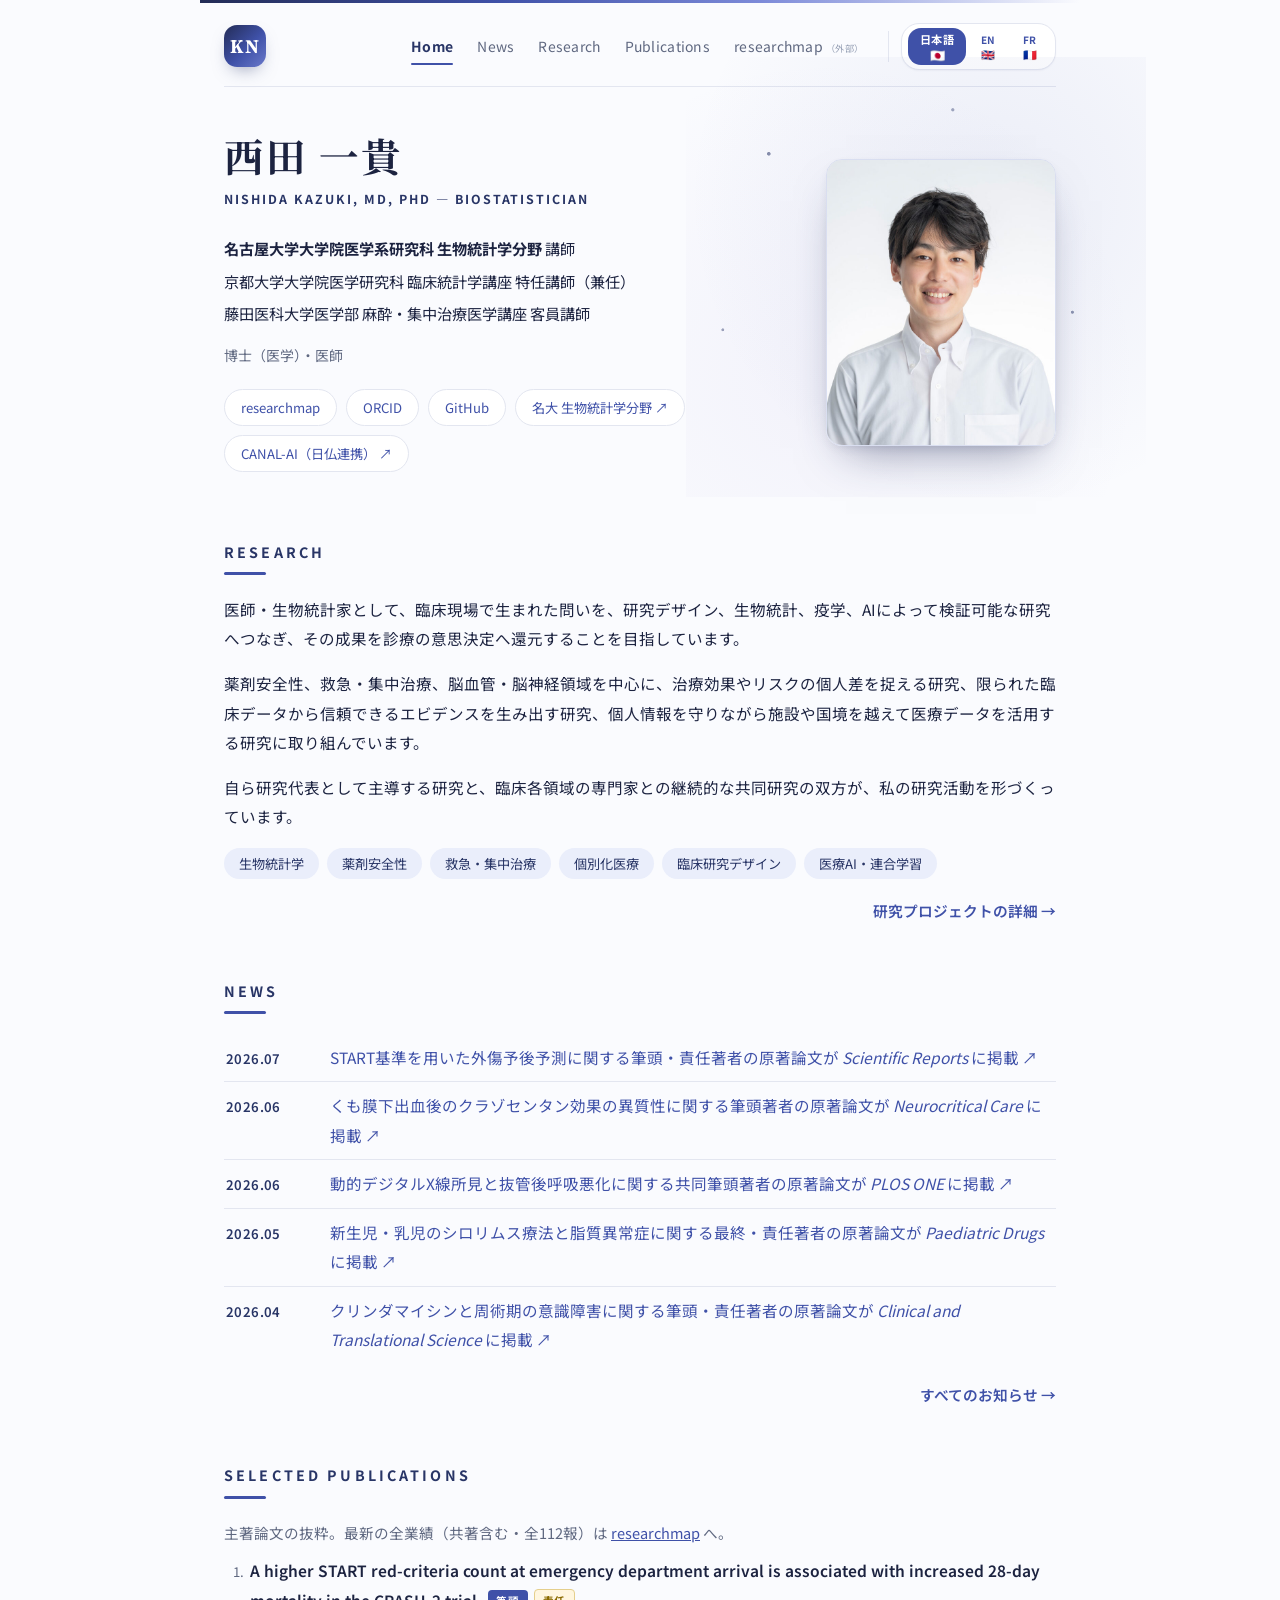
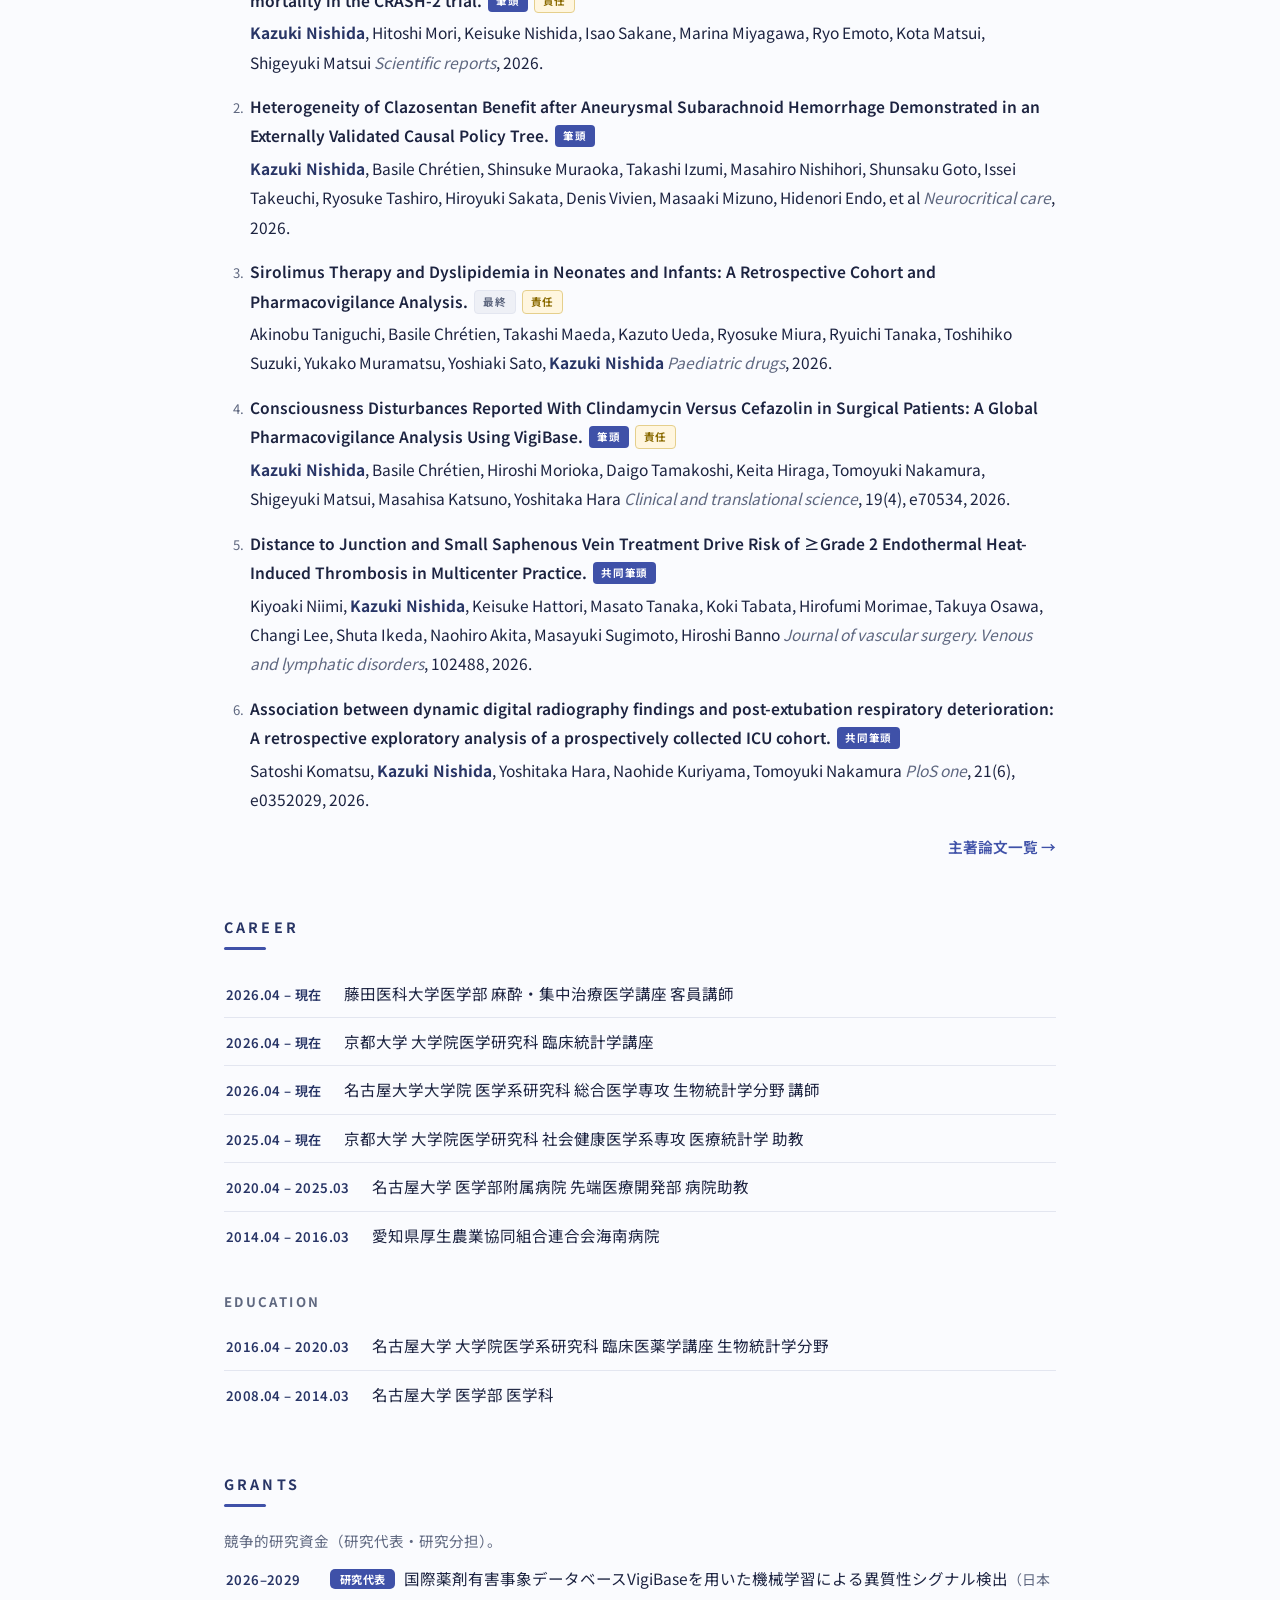
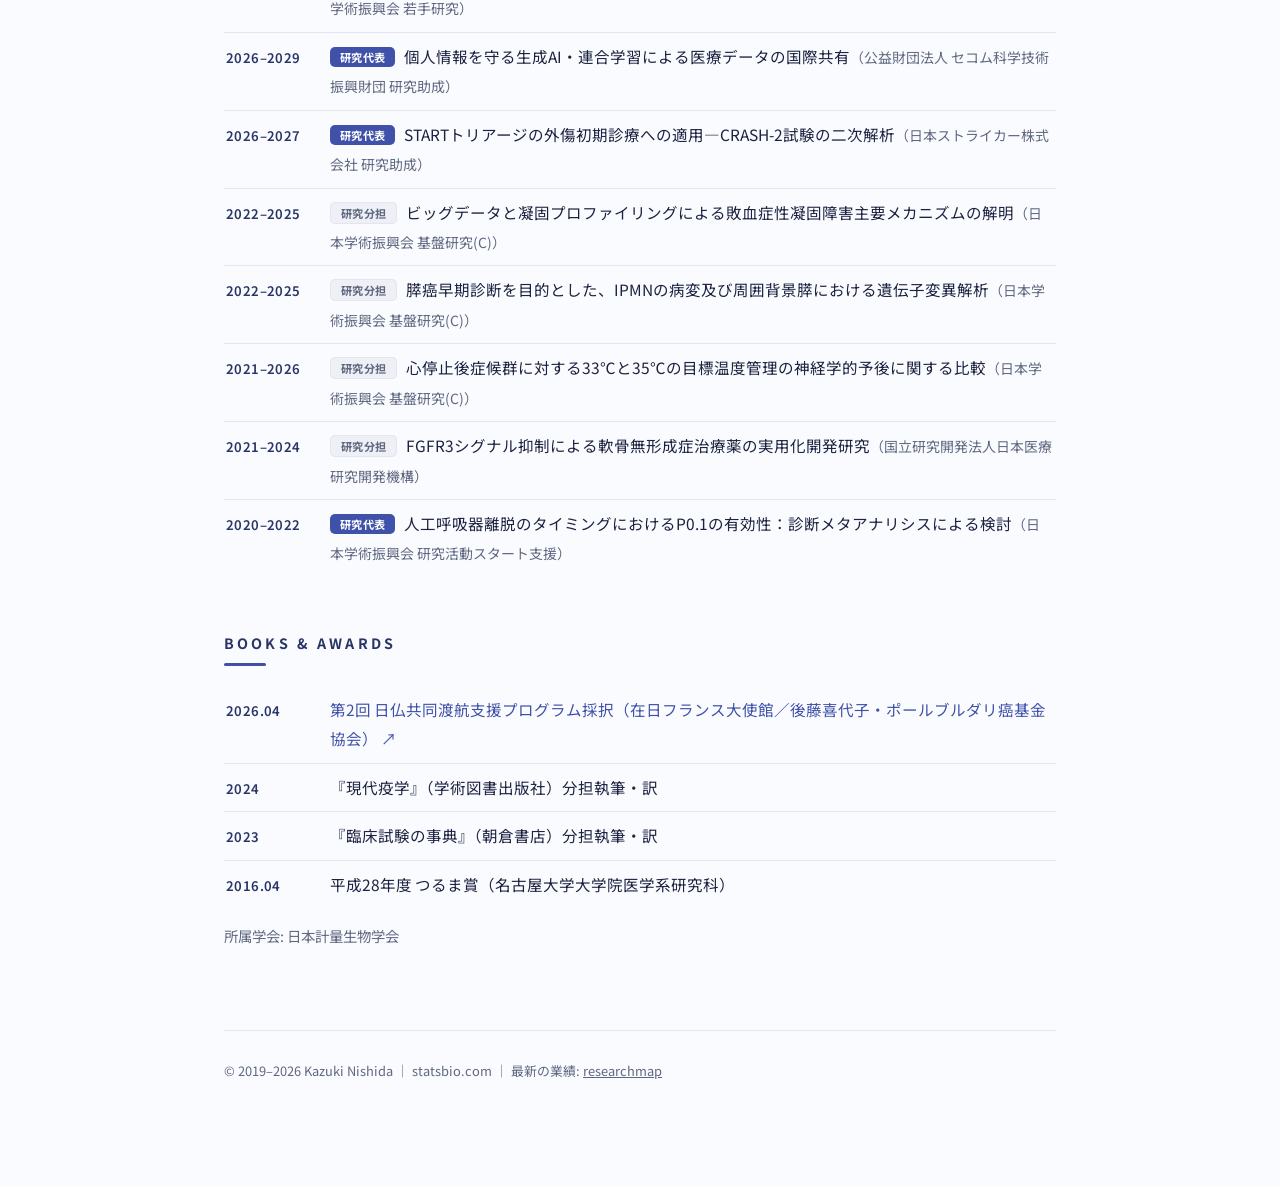
==== index.html @ daecc963 "Add files via upload" ====
<!DOCTYPE html>
<html lang="ja">
<head>
<meta charset="UTF-8">
<meta name="viewport" content="width=device-width, initial-scale=1">
<link rel="preconnect" href="https://fonts.googleapis.com">
<link rel="preconnect" href="https://fonts.gstatic.com" crossorigin>
<link href="https://fonts.googleapis.com/css2?family=Noto+Sans+JP:wght@400;500;700&family=Noto+Serif+JP:wght@600;700&family=Source+Serif+4:ital,opsz,wght@0,8..60,600;0,8..60,700;1,8..60,600&display=swap" rel="stylesheet">
<link rel="stylesheet" href="style.css">
<title>西田一貴 | Kazuki Nishida — Biostatistics</title>
</head>
<body>
<div class="wrap">
<header class="site"><div class="accentbar"></div><div class="brand"><a class="name mark" href="index.html" aria-label="西田一貴 — Home"><span class="mono">KN</span></a><nav class="top"><span class="here">Home</span><a href="news.html">News</a><a href="research.html">Research</a><a href="publications.html">Publications</a><a href="https://researchmap.jp/kazuki-nishida" target="_blank" rel="noopener">researchmap<span class="ext">（外部）</span></a><span class="langsw"><span class="langcur"><span class="ll">日本語</span><span class="lf">🇯🇵</span></span><a href="en/index.html"><span class="ll">EN</span><span class="lf">🇬🇧</span></a><a href="fr/index.html"><span class="ll">FR</span><span class="lf">🇫🇷</span></a></span></nav></div></header>

<div class="hero">
  <div class="hero-text">
    <h1>西田 一貴</h1>
    <p class="romaji">NISHIDA Kazuki, MD, PhD — Biostatistician</p>
    <ul class="titles">
<li><span class="org">名古屋大学大学院医学系研究科 生物統計学分野</span> 講師</li>
<li>京都大学大学院医学研究科 臨床統計学講座 特任講師（兼任）</li>
<li>藤田医科大学医学部 麻酔・集中治療医学講座 客員講師</li>
    </ul>
    <p class="degree">博士（医学）・医師</p>
    <ul class="linkchips">
<li><a href="https://researchmap.jp/kazuki-nishida" target="_blank" rel="noopener">researchmap</a></li>
<li><a href="https://orcid.org/0000-0003-0367-8557" target="_blank" rel="noopener">ORCID</a></li>
<li><a href="https://github.com/Kazuki-Nishida" target="_blank" rel="noopener">GitHub</a></li>
<li><a href="https://nagoya-biostat.jp/" target="_blank" rel="noopener">名大 生物統計学分野 ↗</a></li>
<li><a href="https://canal-ai.org/" target="_blank" rel="noopener">CANAL-AI（日仏連携） ↗</a></li>
    </ul>
  </div>
  <figure class="portrait"><img src="photo.jpg" alt="Kazuki Nishida"></figure>
</div>

<section id="research">
  <h2>Research</h2>
  <p>医師・生物統計家として、臨床現場で生まれた問いを、研究デザイン、生物統計、疫学、AIによって検証可能な研究へつなぎ、その成果を診療の意思決定へ還元することを目指しています。</p>
  <p>薬剤安全性、救急・集中治療、脳血管・脳神経領域を中心に、治療効果やリスクの個人差を捉える研究、限られた臨床データから信頼できるエビデンスを生み出す研究、個人情報を守りながら施設や国境を越えて医療データを活用する研究に取り組んでいます。</p>
  <p>自ら研究代表として主導する研究と、臨床各領域の専門家との継続的な共同研究の双方が、私の研究活動を形づくっています。</p>
  <ul class="keywords"><li>生物統計学</li><li>薬剤安全性</li><li>救急・集中治療</li><li>個別化医療</li><li>臨床研究デザイン</li><li>医療AI・連合学習</li></ul>
  <p class="more"><a href="research.html">研究プロジェクトの詳細 →</a></p>
</section>

<section id="news">
  <h2>News</h2>
  <ul class="rows">
<li><span class="when">2026.07</span><span><a href="https://www.nature.com/articles/s41598-026-62050-z" target="_blank" rel="noopener">START基準を用いた外傷予後予測に関する筆頭・責任著者の原著論文が <em>Scientific Reports</em> に掲載 ↗</a></span></li>
<li><span class="when">2026.06</span><span><a href="https://link.springer.com/article/10.1007/s12028-026-02573-5" target="_blank" rel="noopener">くも膜下出血後のクラゾセンタン効果の異質性に関する筆頭著者の原著論文が <em>Neurocritical Care</em> に掲載 ↗</a></span></li>
<li><span class="when">2026.06</span><span><a href="https://pubmed.ncbi.nlm.nih.gov/42329910/" target="_blank" rel="noopener">動的デジタルX線所見と抜管後呼吸悪化に関する共同筆頭著者の原著論文が <em>PLOS ONE</em> に掲載 ↗</a></span></li>
<li><span class="when">2026.05</span><span><a href="https://link.springer.com/article/10.1007/s40272-026-00754-5" target="_blank" rel="noopener">新生児・乳児のシロリムス療法と脂質異常症に関する最終・責任著者の原著論文が <em>Paediatric Drugs</em> に掲載 ↗</a></span></li>
<li><span class="when">2026.04</span><span><a href="https://ascpt.onlinelibrary.wiley.com/doi/10.1111/cts.70534" target="_blank" rel="noopener">クリンダマイシンと周術期の意識障害に関する筆頭・責任著者の原著論文が <em>Clinical and Translational Science</em> に掲載 ↗</a></span></li>
  </ul>
  <p class="more"><a href="news.html">すべてのお知らせ →</a></p>
</section>

<section id="selected">
  <h2>Selected Publications</h2>
  <p class="pubnote">主著論文の抜粋。最新の全業績（共著含む・全112報）は <a href="https://researchmap.jp/kazuki-nishida" target="_blank" rel="noopener">researchmap</a> へ。</p>
  <ol class="pubs sel-list">
<li><a class="t" href="https://researchmap.jp/kazuki-nishida/published_papers/54375426" target="_blank" rel="noopener">A higher START red-criteria count at emergency department arrival is associated with increased 28-day mortality in the CRASH-2 trial.</a><span class="rb first">筆頭</span><span class="rb corr">責任</span><span class="aline"><strong>Kazuki Nishida</strong>, Hitoshi Mori, Keisuke Nishida, Isao Sakane, Marina Miyagawa, Ryo Emoto, Kota Matsui, Shigeyuki Matsui <span class="j">Scientific reports</span>, 2026.</span></li>
<li><a class="t" href="https://researchmap.jp/kazuki-nishida/published_papers/54204003" target="_blank" rel="noopener">Heterogeneity of Clazosentan Benefit after Aneurysmal Subarachnoid Hemorrhage Demonstrated in an Externally Validated Causal Policy Tree.</a><span class="rb first">筆頭</span><span class="aline"><strong>Kazuki Nishida</strong>, Basile Chrétien, Shinsuke Muraoka, Takashi Izumi, Masahiro Nishihori, Shunsaku Goto, Issei Takeuchi, Ryosuke Tashiro, Hiroyuki Sakata, Denis Vivien, Masaaki Mizuno, Hidenori Endo, et al <span class="j">Neurocritical care</span>, 2026.</span></li>
<li><a class="t" href="https://researchmap.jp/kazuki-nishida/published_papers/54039979" target="_blank" rel="noopener">Sirolimus Therapy and Dyslipidemia in Neonates and Infants: A Retrospective Cohort and Pharmacovigilance Analysis.</a><span class="rb last">最終</span><span class="rb corr">責任</span><span class="aline">Akinobu Taniguchi, Basile Chrétien, Takashi Maeda, Kazuto Ueda, Ryosuke Miura, Ryuichi Tanaka, Toshihiko Suzuki, Yukako Muramatsu, Yoshiaki Sato, <strong>Kazuki Nishida</strong> <span class="j">Paediatric drugs</span>, 2026.</span></li>
<li><a class="t" href="https://researchmap.jp/kazuki-nishida/published_papers/53319522" target="_blank" rel="noopener">Consciousness Disturbances Reported With Clindamycin Versus Cefazolin in Surgical Patients: A Global Pharmacovigilance Analysis Using VigiBase.</a><span class="rb first">筆頭</span><span class="rb corr">責任</span><span class="aline"><strong>Kazuki Nishida</strong>, Basile Chrétien, Hiroshi Morioka, Daigo Tamakoshi, Keita Hiraga, Tomoyuki Nakamura, Shigeyuki Matsui, Masahisa Katsuno, Yoshitaka Hara <span class="j">Clinical and translational science</span>, 19(4), e70534, 2026.</span></li>
<li><a class="t" href="https://researchmap.jp/kazuki-nishida/published_papers/53044819" target="_blank" rel="noopener">Distance to Junction and Small Saphenous Vein Treatment Drive Risk of ≥Grade 2 Endothermal Heat-Induced Thrombosis in Multicenter Practice.</a><span class="rb first">共同筆頭</span><span class="aline">Kiyoaki Niimi, <strong>Kazuki Nishida</strong>, Keisuke Hattori, Masato Tanaka, Koki Tabata, Hirofumi Morimae, Takuya Osawa, Changi Lee, Shuta Ikeda, Naohiro Akita, Masayuki Sugimoto, Hiroshi Banno <span class="j">Journal of vascular surgery. Venous and lymphatic disorders</span>, 102488, 2026.</span></li>
<li><a class="t" href="https://researchmap.jp/kazuki-nishida/published_papers/54223745" target="_blank" rel="noopener">Association between dynamic digital radiography findings and post-extubation respiratory deterioration: A retrospective exploratory analysis of a prospectively collected ICU cohort.</a><span class="rb first">共同筆頭</span><span class="aline">Satoshi Komatsu, <strong>Kazuki Nishida</strong>, Yoshitaka Hara, Naohide Kuriyama, Tomoyuki Nakamura <span class="j">PloS one</span>, 21(6), e0352029, 2026.</span></li>
  </ol>
  <p class="more"><a href="publications.html">主著論文一覧 →</a></p>
</section>

<section id="career">
  <h2>Career</h2>
  <ul class="rows">
<li><span class="when">2026.04 – 現在</span><span>藤田医科大学医学部 麻酔・集中治療医学講座 客員講師</span></li>
<li><span class="when">2026.04 – 現在</span><span>京都大学 大学院医学研究科 臨床統計学講座</span></li>
<li><span class="when">2026.04 – 現在</span><span>名古屋大学大学院 医学系研究科 総合医学専攻 生物統計学分野 講師</span></li>
<li><span class="when">2025.04 – 現在</span><span>京都大学 大学院医学研究科 社会健康医学系専攻 医療統計学 助教</span></li>
<li><span class="when">2020.04 – 2025.03</span><span>名古屋大学 医学部附属病院 先端医療開発部 病院助教</span></li>
<li><span class="when">2014.04 – 2016.03</span><span>愛知県厚生農業協同組合連合会海南病院</span></li>
  </ul>
  <h3 class="sub">Education</h3>
  <ul class="rows">
<li><span class="when">2016.04 – 2020.03</span><span>名古屋大学 大学院医学系研究科 臨床医薬学講座 生物統計学分野</span></li>
<li><span class="when">2008.04 – 2014.03</span><span>名古屋大学 医学部 医学科</span></li>
  </ul>
</section>

<section id="grants">
  <h2>Grants</h2>
  <p class="pubnote">競争的研究資金（研究代表・研究分担）。</p>
  <ul class="rows">
<li><span class="when">2026–2029</span><span><span class="rtag pi">研究代表</span>国際薬剤有害事象データベースVigiBaseを用いた機械学習による異質性シグナル検出<span class="funder">（日本学術振興会 若手研究）</span></span></li>
<li><span class="when">2026–2029</span><span><span class="rtag pi">研究代表</span>個人情報を守る生成AI・連合学習による医療データの国際共有<span class="funder">（公益財団法人 セコム科学技術振興財団 研究助成）</span></span></li>
<li><span class="when">2026–2027</span><span><span class="rtag pi">研究代表</span>STARTトリアージの外傷初期診療への適用—CRASH-2試験の二次解析<span class="funder">（日本ストライカー株式会社 研究助成）</span></span></li>
<li><span class="when">2022–2025</span><span><span class="rtag co">研究分担</span>ビッグデータと凝固プロファイリングによる敗血症性凝固障害主要メカニズムの解明<span class="funder">（日本学術振興会 基盤研究(C)）</span></span></li>
<li><span class="when">2022–2025</span><span><span class="rtag co">研究分担</span>膵癌早期診断を目的とした、IPMNの病変及び周囲背景膵における遺伝子変異解析<span class="funder">（日本学術振興会 基盤研究(C)）</span></span></li>
<li><span class="when">2021–2026</span><span><span class="rtag co">研究分担</span>心停止後症候群に対する33℃と35℃の目標温度管理の神経学的予後に関する比較<span class="funder">（日本学術振興会 基盤研究(C)）</span></span></li>
<li><span class="when">2021–2024</span><span><span class="rtag co">研究分担</span>FGFR3シグナル抑制による軟骨無形成症治療薬の実用化開発研究<span class="funder">（国立研究開発法人日本医療研究開発機構）</span></span></li>
<li><span class="when">2020–2022</span><span><span class="rtag pi">研究代表</span>人工呼吸器離脱のタイミングにおけるP0.1の有効性：診断メタアナリシスによる検討<span class="funder">（日本学術振興会 研究活動スタート支援）</span></span></li>
  </ul>
</section>

<section id="etc">
  <h2>Books &amp; Awards</h2>
  <ul class="rows">
<li><span class="when">2026.04</span><span><a href="https://kiyoko-foundation.or.jp/news/jointgrantprogramlaureate-2026/" target="_blank" rel="noopener">第2回 日仏共同渡航支援プログラム採択（在日フランス大使館／後藤喜代子・ポールブルダリ癌基金協会） ↗</a></span></li>
<li><span class="when">2024</span><span>『現代疫学』（学術図書出版社）分担執筆・訳</span></li>
<li><span class="when">2023</span><span>『臨床試験の事典』（朝倉書店）分担執筆・訳</span></li>
<li><span class="when">2016.04</span><span>平成28年度 つるま賞（名古屋大学大学院医学系研究科）</span></li>
  </ul>
  <p class="member">所属学会: 日本計量生物学会</p>
</section>

<footer class="site"><p>© 2019–2026 Kazuki Nishida ｜ statsbio.com ｜ 最新の業績: <a href="https://researchmap.jp/kazuki-nishida" target="_blank" rel="noopener">researchmap</a></p></footer>
</div>
</body>
</html>
---- style.css ----
:root{
  --ink:#1c2340;
  --sub:#5f6880;
  --accent:#3f51a8;
  --accent-dark:#283566;
  --accent-soft:#eaeefb;
  --line:#e3e6f0;
  --bg:#fafbfe;
  --card:#ffffff;
  --star:#c9a227;
  --serif:"Source Serif 4","Noto Serif JP","Hiragino Mincho ProN",serif;
  --sans:"Noto Sans JP","Helvetica Neue",Arial,"Hiragino Kaku Gothic ProN",Meiryo,sans-serif;
}
*{box-sizing:border-box}
html{scroll-behavior:smooth}
body{
  margin:0;background:var(--bg);color:var(--ink);
  font-family:var(--sans);
  line-height:1.9;font-size:15.5px;
  -webkit-font-smoothing:antialiased;
}
.wrap{max-width:880px;margin:0 auto;padding:0 24px 90px}
a{color:var(--accent)}

/* ---------- header ---------- */
header.site{padding:0 0 14px;border-bottom:1px solid var(--line)}
.accentbar{height:4px;background:linear-gradient(90deg,var(--accent) 0%,#6272c9 60%,#c7d0f0 100%);border-radius:0 0 3px 3px;margin:0 -24px 26px}
.brand{display:flex;justify-content:space-between;align-items:baseline;flex-wrap:wrap;gap:10px}
.brand .name{
  font-family:var(--serif);font-size:1.32em;font-weight:700;color:var(--ink);
  text-decoration:none;letter-spacing:.03em;
}
.brand .name .en{
  font-family:var(--sans);font-weight:400;color:var(--sub);
  font-size:.7em;margin-left:.8em;letter-spacing:.06em;
}
nav.top a,nav.top .here{margin-left:1.6em;font-size:.93em;text-decoration:none}
nav.top a{color:var(--accent)}
nav.top a:hover{text-decoration:underline}
nav.top .here{color:var(--ink);font-weight:600}

/* ---------- hero ---------- */
.hero{
  display:grid;grid-template-columns:1fr 230px;gap:40px;
  align-items:center;padding:44px 0 10px;
}
.hero.solo{display:block;padding:40px 0 0}
.hero h1{
  font-family:var(--serif);font-size:2.35em;margin:0 0 4px;
  letter-spacing:.05em;line-height:1.3;
}
.hero .romaji{color:var(--sub);font-size:1em;margin:0 0 20px;letter-spacing:.04em}
.hero .titles{margin:0;padding:0;list-style:none}
.hero .titles li{margin:3px 0;font-size:.98em}
.hero .titles .org{font-weight:700}
.hero .degree{color:var(--sub);font-size:.9em;margin:12px 0 18px}
.portrait{margin:0}
.portrait img{
  width:100%;height:auto;display:block;border-radius:14px;
  border:1px solid var(--line);
  box-shadow:0 10px 30px -12px rgba(40,53,102,.35);
}
.linkchips{display:flex;flex-wrap:wrap;gap:9px;padding:0;margin:0;list-style:none}
.linkchips a{
  display:block;border:1px solid var(--line);border-radius:999px;
  padding:5px 17px;color:var(--accent);text-decoration:none;background:var(--card);
  font-size:.88em;transition:.15s;
}
.linkchips a:hover{border-color:var(--accent);background:var(--accent-soft)}

/* ---------- sections ---------- */
section{margin-top:52px}
h2{
  font-family:var(--sans);font-size:.92em;letter-spacing:.22em;color:var(--accent-dark);
  text-transform:uppercase;margin:0 0 4px;font-weight:700;
}
h2::after{
  content:"";display:block;width:34px;height:3px;background:var(--accent);
  border-radius:2px;margin-top:7px;margin-bottom:20px;
}
h3.sub{font-size:.85em;letter-spacing:.18em;color:var(--sub);text-transform:uppercase;margin:30px 0 8px}
.keywords{display:flex;flex-wrap:wrap;gap:8px;padding:0;margin:16px 0 0;list-style:none}
.keywords li{
  background:var(--accent-soft);color:var(--accent-dark);
  border-radius:999px;padding:3px 15px;font-size:.85em;
}
.en-note{
  color:var(--sub);font-size:.93em;border-left:3px solid var(--accent);
  padding-left:16px;margin-top:20px;line-height:1.8;
}

/* rows (news / career / grants) */
.rows{margin:0;padding:0;list-style:none}
.rows li{display:flex;gap:22px;padding:9px 2px;border-bottom:1px solid var(--line)}
.rows li:last-child{border-bottom:none}
.rows .when{
  color:var(--accent-dark);white-space:nowrap;font-size:.85em;
  padding-top:3px;min-width:6.2em;font-weight:600;letter-spacing:.03em;
  font-variant-numeric:tabular-nums;
}
.rows .funder{color:var(--sub);font-size:.9em}
.member{color:var(--sub);font-size:.93em;margin-top:14px}

/* ---------- publications ---------- */
.pubnote{color:var(--sub);font-size:.94em;margin:6px 0 0}
.yeartag{
  font-family:var(--serif);font-size:1.25em;font-weight:700;color:var(--ink);
  margin:40px 0 4px;letter-spacing:.08em;
  border-bottom:1px solid var(--line);padding-bottom:6px;
}
.yeartag .ycount{color:var(--sub);font-weight:400;font-size:.75em}
ol.pubs{padding-left:1.5em;margin:10px 0 0}
ol.pubs li{margin:0 0 15px;padding-left:.2em}
ol.pubs li::marker{color:var(--sub);font-size:.85em}
ol.pubs .t{font-weight:600;text-decoration:none;color:var(--ink)}
ol.pubs a.t:hover{color:var(--accent);text-decoration:underline}
ol.pubs .j{font-style:italic;color:var(--sub)}
ol.pubs strong{color:var(--accent-dark);font-weight:700}
.first{
  display:inline-block;background:var(--accent);color:#fff;border-radius:4px;
  font-size:.68em;padding:1px 8px;margin-left:8px;vertical-align:2px;letter-spacing:.08em;
}
.sel{color:#c99700;margin-left:6px;font-size:.9em}
.sel-list{margin-top:4px}
.more{text-align:right;font-size:.95em;margin-top:18px}
.more a{text-decoration:none;font-weight:600}
.more a:hover{text-decoration:underline}

/* contact */
.contact p{margin:.35em 0}
.contact .mail{
  font-family:ui-monospace,Menlo,Consolas,monospace;background:var(--card);
  border:1px solid var(--line);border-radius:6px;padding:3px 12px;font-size:.95em;
}

footer.site{
  margin-top:80px;border-top:1px solid var(--line);
  padding-top:16px;color:var(--sub);font-size:.83em;
}
footer.site a{color:var(--sub)}

@media (max-width:680px){
  .hero{grid-template-columns:1fr;gap:26px;padding-top:30px}
  .portrait{order:-1;max-width:190px}
  .brand{flex-direction:column}
  nav.top a,nav.top .here{margin-left:0;margin-right:1.4em}
  .rows li{flex-direction:column;gap:2px}
  .rows .when{min-width:0}
}
@media print{
  .accentbar,nav.top,.linkchips,.more{display:none}
  body{background:#fff;font-size:11.5px}
  .portrait img{box-shadow:none}
  a{color:var(--ink);text-decoration:none}
}

/* ---------- research / projects pages ---------- */
.lead{font-size:1.02em;max-width:720px;margin-top:14px}
.eyebrow{display:flex;align-items:baseline;gap:16px;margin-bottom:20px}
.eyebrow h2{margin:0;flex-shrink:0}
.eyebrow h2::after{margin-bottom:0}
.eyebrow .count{
  color:var(--sub);font-size:.78em;letter-spacing:.14em;text-transform:uppercase;
  margin-left:auto;white-space:nowrap;
}
.programs{display:grid;gap:22px;margin-top:6px}
.prog{
  background:var(--card);border:1px solid var(--line);border-radius:14px;
  padding:26px 30px 22px;box-shadow:0 6px 22px -16px rgba(40,53,102,.25);
}
.prog .kicker{
  display:inline-block;color:var(--accent-dark);font-size:.75em;font-weight:700;
  letter-spacing:.16em;text-transform:uppercase;margin-bottom:6px;
}
.prog h3{font-family:var(--serif);font-size:1.3em;margin:2px 0 2px;line-height:1.5}
.prog .en-sub{color:var(--sub);font-size:.88em;margin:0 0 12px;font-style:italic}
.themes{margin:12px 0 16px;padding-left:1.2em}
.themes li{margin:5px 0;font-size:.95em}
.fund{display:flex;flex-wrap:wrap;gap:8px}
.fund span{
  background:var(--accent-soft);color:var(--accent-dark);border-radius:6px;
  padding:2px 12px;font-size:.8em;font-weight:500;
}
.domains{display:grid;grid-template-columns:1fr 1fr;gap:14px}
.dom{background:var(--card);border:1px solid var(--line);border-radius:10px;padding:16px 20px 10px}
.dom .h{display:flex;justify-content:space-between;align-items:baseline;gap:10px;margin-bottom:4px}
.dom .n{font-weight:700}
.dom .c{color:var(--accent-dark);font-size:.78em;white-space:nowrap;font-variant-numeric:tabular-nums}
.dom p{margin:4px 0 8px;font-size:.88em;color:var(--sub);line-height:1.75}
.two{display:grid;grid-template-columns:1.2fr 1fr;gap:34px}
.facts{margin:0;padding:0;list-style:none}
.facts li{display:flex;gap:14px;padding:7px 0;border-bottom:1px dashed var(--line);font-size:.92em}
.facts li:last-child{border-bottom:none}
.facts .k{color:var(--accent-dark);font-weight:700;min-width:3.2em;white-space:nowrap}

.rolekey{display:flex;flex-wrap:wrap;gap:20px;margin-top:18px;font-size:.88em;color:var(--sub)}
.dot{display:inline-block;width:10px;height:10px;border-radius:50%;margin-right:7px;vertical-align:-1px}
.dot.pi{background:var(--accent)}
.dot.stat{background:#c99700}
.dot.co{background:#96a0b5}
section.tight{margin-top:26px}
.domain{margin-top:30px}
.domain h3{
  font-family:var(--serif);font-size:1.08em;margin:0 0 2px;
  border-bottom:1px solid var(--line);padding-bottom:7px;
}
.domain h3 .cnt{
  color:var(--sub);font-family:var(--sans);font-weight:400;font-size:.72em;
  letter-spacing:.12em;text-transform:uppercase;margin-left:10px;
}
.proj{display:flex;gap:14px;padding:11px 2px;border-bottom:1px dashed var(--line);align-items:flex-start}
.proj:last-child{border-bottom:none}
.rtag{
  flex-shrink:0;font-size:.72em;font-weight:700;border-radius:5px;
  padding:2px 10px;margin-top:4px;white-space:nowrap;letter-spacing:.04em;
}
.rtag.pi{background:var(--accent);color:#fff}
.rtag.stat{background:#fff6df;color:#8a6a00;border:1px solid #e5cf8c}
.rtag.co{background:#eef0f6;color:#5f6880;border:1px solid var(--line)}
.pj .t{font-weight:600;line-height:1.7}
.pj .d{color:var(--sub);font-size:.86em;margin-top:1px}
.pj .fundname{font-weight:500}

@media (max-width:680px){
  .domains{grid-template-columns:1fr}
  .two{grid-template-columns:1fr}
  .eyebrow{flex-wrap:wrap}
  .eyebrow .count{margin-left:0}
  .proj{flex-direction:column;gap:4px}
}

/* role badges & researchmap CTA */
.rb{
  display:inline-block;border-radius:4px;font-size:.68em;font-weight:700;
  padding:1px 8px;margin-left:6px;vertical-align:2px;letter-spacing:.06em;
}
.rb.first{background:var(--accent);color:#fff}
.rb.corr{background:#fff6df;color:#8a6a00;border:1px solid #e5cf8c}
.rb.last{background:#eef0f6;color:#5f6880;border:1px solid var(--line)}
.rmcta{margin-top:18px}
.rmcta a{
  display:inline-block;background:var(--accent);color:#fff;text-decoration:none;
  border-radius:8px;padding:9px 22px;font-size:.95em;font-weight:600;
  box-shadow:0 6px 16px -8px rgba(40,53,102,.5);
}
.rmcta a:hover{background:var(--accent-dark)}

/* news links */
.rows a{color:var(--accent);text-decoration:none}
.rows a:hover{text-decoration:underline}
.rows a em{color:inherit}

/* ================= research (merged) page ================= */
/* three questions */
.qgrid{display:grid;grid-template-columns:repeat(3,1fr);gap:16px}
.qcard{
  background:var(--card);border:1px solid var(--line);border-radius:12px;
  padding:22px 22px 18px;position:relative;
}
.qcard .qnum{
  font-family:var(--serif);font-size:1.5em;font-weight:700;color:var(--accent);
  opacity:.35;display:block;margin-bottom:6px;
}
.qcard h3{font-size:1.02em;line-height:1.55;margin:0 0 8px}
.qcard p{font-size:.88em;color:var(--sub);margin:0;line-height:1.7}

/* featured big cards */
.fcards{display:grid;gap:20px}
.fcard{
  background:var(--card);border:1px solid var(--line);border-radius:14px;
  padding:26px 30px 22px;box-shadow:0 6px 22px -16px rgba(40,53,102,.28);
}
.pbadges,.cbadge{display:flex;flex-wrap:wrap;gap:7px;margin-bottom:10px}
.pbadge{font-size:.72em;font-weight:700;border-radius:5px;padding:2px 11px;letter-spacing:.04em}
.b-pi{background:var(--accent);color:#fff}
.b-live{background:#fff6df;color:#8a6a00;border:1px solid #e5cf8c}
.b-lead{background:#e7f1f2;color:var(--accent-dark);border:1px solid #cfe3e4}
.b-collab{background:#eef0f6;color:#5f6880;border:1px solid var(--line)}
.b-co{background:#eef0f6;color:#5f6880;border:1px solid var(--line)}
.fcard h3{font-family:var(--serif);font-size:1.32em;margin:2px 0 6px;line-height:1.45}
.pq{font-weight:600;color:var(--accent-dark);margin:0 0 10px;font-size:1.02em}
.pbody{margin:0 0 12px;font-size:.95em}
.pmeta{
  color:var(--accent-dark);font-size:.84em;font-weight:500;margin:0 0 12px;
  background:var(--accent-soft);border-radius:6px;padding:6px 12px;display:inline-block;
}
.pnote{color:var(--sub);font-size:.88em;font-style:italic;margin:6px 0 0}
.repbox{border-top:1px dashed var(--line);padding-top:12px;margin-top:4px}
.replabel{font-size:.72em;font-weight:700;letter-spacing:.12em;color:var(--sub);text-transform:uppercase}
ol.reps{padding-left:1.3em;margin:6px 0 0}
ol.reps li{margin:0 0 7px;font-size:.9em;line-height:1.6}
ol.reps a{font-weight:600;color:var(--ink);text-decoration:none}
ol.reps a:hover{color:var(--accent);text-decoration:underline}
.reps .repmeta{color:var(--sub)}
.reps .rb{display:inline-block;border-radius:4px;font-size:.68em;font-weight:700;padding:1px 7px;margin-left:5px;vertical-align:1px}
.reps .rb.first{background:var(--accent);color:#fff}
.reps .rb.corr{background:#fff6df;color:#8a6a00;border:1px solid #e5cf8c}
.reps .rb.last{background:#eef0f6;color:#5f6880;border:1px solid var(--line)}

/* continuing compact cards */
.ccards{display:grid;grid-template-columns:1fr 1fr;gap:14px;margin-top:6px}
.ccard{background:var(--card);border:1px solid var(--line);border-radius:11px;padding:18px 20px 14px}
.ccard .ch{display:flex;justify-content:space-between;align-items:baseline;gap:10px;margin-bottom:6px}
.ccard .cn{font-weight:700;line-height:1.5}
.ccard .cnum{color:var(--accent-dark);font-size:.78em;white-space:nowrap;font-variant-numeric:tabular-nums}
.ccard>p{margin:2px 0 8px;font-size:.88em;color:var(--sub);line-height:1.75}
.ccard details{font-size:.9em}
.ccard summary{cursor:pointer;color:var(--accent);font-size:.85em;font-weight:600;list-style-position:inside}
.ccard summary:hover{text-decoration:underline}
.ccard details ol.reps{margin-top:8px}
.allnote{color:var(--sub);font-size:.92em;margin-top:20px;border-left:3px solid var(--line);padding-left:14px}

@media (max-width:680px){
  .qgrid{grid-template-columns:1fr}
  .ccards{grid-template-columns:1fr}
}

/* ---- refinement pass: research page ---- */
.pagesub{color:var(--sub);letter-spacing:.24em;text-transform:uppercase;font-size:.78em;margin:4px 0 0;font-weight:600}
.prog{position:relative;overflow:hidden;padding-top:30px}
.prog::before{content:"";position:absolute;top:0;left:0;right:0;height:3px;
  background:linear-gradient(90deg,var(--accent) 0%,#6272c9 45%,rgba(61,154,162,0) 90%)}
.prog h3{margin:4px 0 3px}
.themes{list-style:none;padding-left:.1em}
.themes li{padding-left:1.15em;position:relative}
.themes li::before{content:"▸";color:var(--accent);position:absolute;left:0;font-size:.9em;top:1px}
.dom{transition:box-shadow .15s, transform .15s, border-color .15s;border-left:3px solid transparent}
.dom:hover{border-left-color:var(--accent);box-shadow:0 10px 24px -16px rgba(40,53,102,.4);transform:translateY(-1px)}
.facts-card{background:var(--card);border:1px solid var(--line);border-radius:12px;padding:10px 22px;
  box-shadow:0 6px 22px -18px rgba(40,53,102,.3)}
.facts-card .facts li{padding:9px 0}
.two{align-items:start}
.lead b{color:var(--accent-dark)}

/* ==== research v2: guiding questions ==== */
.qgrid{display:grid;grid-template-columns:repeat(3,1fr);gap:14px}
.qcard{background:var(--card);border:1px solid var(--line);border-radius:12px;padding:18px 22px 14px;position:relative}
.qnum{font-family:var(--serif);font-size:1.6em;font-weight:700;color:var(--accent);opacity:.35;line-height:1;display:block;margin-bottom:6px}
.qcard h3{font-size:.95em;margin:0 0 6px;line-height:1.75}
.qcard p{margin:0 0 4px;font-size:.85em;color:var(--sub);line-height:1.75}

/* ==== research v2: featured project cards ==== */
.fcards{display:grid;gap:22px;margin-top:6px}
.fcard{
  background:var(--card);border:1px solid var(--line);border-radius:14px;
  padding:26px 30px 22px;box-shadow:0 6px 22px -16px rgba(40,53,102,.25);
  position:relative;overflow:hidden;
}
.fcard::before{content:"";position:absolute;top:0;left:0;right:0;height:3px;
  background:linear-gradient(90deg,var(--accent) 0%,#6272c9 45%,rgba(61,154,162,0) 90%)}
.fcard h3{font-family:var(--serif);font-size:1.28em;margin:10px 0 2px;line-height:1.55}
.pbadges{display:flex;flex-wrap:wrap;gap:6px}
.pbadge{display:inline-block;border-radius:999px;font-size:.72em;font-weight:700;padding:2px 12px;letter-spacing:.04em}
.pbadge.b-pi{background:var(--accent);color:#fff}
.pbadge.b-live{background:#eaf5ec;color:#2e6b45;border:1px solid #bcdcc5}
.pbadge.b-lead{background:#fff6df;color:#8a6a00;border:1px solid #e5cf8c}
.pbadge.b-collab{background:#eef0f6;color:#5f6880;border:1px solid var(--line)}
.pq{color:var(--accent-dark);font-weight:700;font-size:.97em;margin:4px 0 10px}
.pbody{font-size:.93em;margin:0;line-height:1.9}
.pmeta{color:var(--sub);font-size:.84em;margin:12px 0 0;border-top:1px dashed var(--line);padding-top:10px}
.pnote{color:var(--sub);font-size:.84em;font-style:italic;margin:10px 0 0}
.repbox{background:#f5f6fc;border-left:3px solid var(--accent);border-radius:0 8px 8px 0;padding:12px 18px;margin-top:14px}
.replabel{display:block;font-size:.72em;font-weight:700;letter-spacing:.16em;text-transform:uppercase;color:var(--accent-dark);margin-bottom:6px}
.reps{margin:0;padding-left:1.25em}
.reps li{margin:7px 0;font-size:.88em;line-height:1.75}
.reps li::marker{color:var(--sub);font-size:.85em}
.reps a{font-weight:600;text-decoration:none;color:var(--ink)}
.reps a:hover{color:var(--accent);text-decoration:underline}
.repmeta{color:var(--sub)}

/* ==== research v2: continuing collaboration cards ==== */
.ccards{display:grid;grid-template-columns:1fr 1fr;gap:14px;margin-top:6px}
.ccard{
  background:var(--card);border:1px solid var(--line);border-radius:10px;padding:16px 20px 12px;
  border-left:3px solid transparent;transition:box-shadow .15s,transform .15s,border-color .15s;
}
.ccard:hover{border-left-color:var(--accent);box-shadow:0 10px 24px -16px rgba(40,53,102,.4);transform:translateY(-1px)}
.ch{display:flex;justify-content:space-between;align-items:baseline;gap:10px}
.cn{font-weight:700;font-size:.95em;line-height:1.6}
.cnum{color:var(--accent-dark);font-size:.76em;white-space:nowrap;font-variant-numeric:tabular-nums;font-weight:600}
.cbadge{margin:6px 0 2px}
.ccard>p{margin:6px 0 8px;font-size:.86em;color:var(--sub);line-height:1.75}
.ccard details{margin:2px 0 6px}
.ccard summary{
  cursor:pointer;font-size:.82em;font-weight:700;color:var(--accent);
  list-style:none;display:inline-flex;align-items:center;gap:5px;
}
.ccard summary::-webkit-details-marker{display:none}
.ccard summary::before{content:"▸";transition:transform .15s;font-size:.95em}
.ccard details[open] summary::before{transform:rotate(90deg)}
.ccard details .reps{margin-top:8px}
.ccard details .reps li{font-size:.84em}
.allnote{color:var(--sub);font-size:.9em;margin-top:22px}

@media (max-width:680px){
  .qgrid{grid-template-columns:1fr}
  .ccards{grid-template-columns:1fr}
  .fcard{padding:22px 20px 18px}
}

/* fixes: lead width / external label */
.lead{max-width:none}
nav.top .ext{font-size:.72em;color:var(--sub);margin-left:2px;font-weight:400}

/* publication layout: authors on new line */
ol.pubs .aline{display:block;margin-top:3px}

/* grants rows */
.rows .rtag{margin-right:9px;vertical-align:1px;margin-top:0}

/* language switcher */
.langsw{margin-left:1.6em;font-size:.9em;white-space:nowrap}
.langsw a{color:var(--accent);text-decoration:none}
.langsw a:hover{text-decoration:underline}
.langsw .langcur{color:var(--ink);font-weight:700}
.langsw .langsep{color:var(--line);margin:0 .1em}
@media (max-width:680px){ .langsw{margin-left:0;margin-top:6px;display:block} }

/* ==== design polish v2: header & banner ==== */
header.site{padding:0;border-bottom:none}
.accentbar{
  height:3px;border-radius:0;
  background:linear-gradient(90deg,var(--accent-dark) 0%,var(--accent) 32%,#6a7bd4 62%,rgba(185,217,219,0) 100%);
  margin:0 -24px 20px;
}
.brand{display:flex;align-items:center;gap:18px;padding-bottom:16px;border-bottom:1px solid var(--line)}
.brand .name{font-size:1.22em;line-height:1.25;display:flex;flex-direction:column;gap:0}
.brand .name .en{margin-left:0;font-size:.56em;letter-spacing:.26em;text-transform:uppercase;color:var(--sub)}
nav.top{margin-left:auto;display:flex;align-items:center;flex-wrap:wrap;gap:6px 26px;row-gap:8px}
nav.top a,nav.top .here{margin-left:0;font-size:.9em;letter-spacing:.02em}
nav.top>a{color:var(--sub);position:relative;padding:3px 0;transition:color .15s;text-decoration:none}
nav.top>a:hover{color:var(--accent-dark);text-decoration:none}
nav.top>a::after{content:"";position:absolute;left:0;right:100%;bottom:-2px;height:2px;background:var(--accent);border-radius:2px;transition:right .18s ease}
nav.top>a:hover::after{right:0}
nav.top .here{color:var(--accent-dark);font-weight:700;position:relative;padding:3px 0}
nav.top .here::after{content:"";position:absolute;left:0;right:0;bottom:-2px;height:2px;background:var(--accent);border-radius:2px}
nav.top .ext{font-size:.66em;color:#96a0b5;margin-left:3px;font-weight:400}

/* language switcher: segmented pill */
.langsw{
  display:inline-flex;align-items:center;gap:2px;
  margin-left:4px;padding:3px 5px;
  border:1px solid var(--line);border-radius:999px;background:var(--card);
  font-size:.76em;white-space:nowrap;line-height:1.6;
  box-shadow:0 1px 3px -2px rgba(40,53,102,.25);
}
.langsw .langsep{display:none}
.langsw a,.langsw .langcur{padding:1px 11px;border-radius:999px;text-decoration:none;font-weight:600}
.langsw a{color:var(--sub);transition:.12s}
.langsw a:hover{color:var(--accent-dark);background:var(--accent-soft);text-decoration:none}
.langsw .langcur{color:#fff;background:var(--accent)}

/* hero */
.hero{position:relative;padding:46px 0 14px}
.hero::before{
  content:"";position:absolute;top:-10px;right:-70px;width:380px;height:380px;border-radius:50%;
  background:radial-gradient(circle,rgba(40,53,102,.08) 0%,rgba(40,53,102,0) 68%);
  pointer-events:none;
}
.hero h1{font-size:2.55em;letter-spacing:.06em;margin-bottom:2px}
.hero .romaji{
  letter-spacing:.16em;text-transform:uppercase;font-size:.8em;font-weight:700;
  color:var(--accent-dark);margin:4px 0 22px;
}
.hero .titles li{margin:4px 0}
.hero .degree{margin:14px 0 20px}
.portrait{position:relative}
.portrait img{
  border-radius:16px;border:1px solid #d9def0;
  box-shadow:0 22px 44px -20px rgba(35,44,86,.5), 0 4px 14px -8px rgba(35,44,86,.3);
}
.linkchips a{padding:5px 16px;font-size:.85em}
h2::after{width:42px}
.hero.solo{padding-top:42px}

@media (max-width:680px){
  .brand{flex-direction:column;align-items:flex-start;gap:12px}
  nav.top{margin-left:0;gap:4px 20px}
  .langsw{margin-left:0;margin-top:2px;display:inline-flex}
  .hero::before{display:none}
  .hero h1{font-size:2.1em}
}

/* ==== cosmic finish ==== */
.accentbar{
  background:linear-gradient(90deg,#232c56 0%,#3f51a8 34%,#7d8bd9 64%,rgba(199,208,240,0) 100%);
}
.brand .mono{
  display:inline-flex;width:42px;height:42px;border-radius:13px;
  align-items:center;justify-content:center;
  font-family:var(--serif);font-weight:700;font-size:1.02em;letter-spacing:.04em;color:#fff;
  background:linear-gradient(135deg,#232c56 0%,#3f51a8 55%,#7d8bd9 120%);
  box-shadow:0 8px 18px -8px rgba(40,53,102,.55);
}
.brand a.mark{text-decoration:none;line-height:0}
.brand a.mark:hover .mono{box-shadow:0 10px 22px -8px rgba(40,53,102,.7)}

/* 星空のにじみ＋星屑（ヒーロー背景） */
.hero::before{
  content:"";position:absolute;top:-30px;right:-90px;width:460px;height:440px;border-radius:0;
  pointer-events:none;
  background:
    radial-gradient(circle at 68% 32%, rgba(63,81,168,.08), transparent 72%),
    radial-gradient(circle at 30% 72%, rgba(125,107,199,.06), transparent 70%),
    radial-gradient(circle at 18% 22%, rgba(40,53,102,.55) 0 1.4px, transparent 2.2px),
    radial-gradient(circle at 58% 12%, rgba(40,53,102,.42) 0 1.2px, transparent 2px),
    radial-gradient(circle at 84% 58%, rgba(40,53,102,.5) 0 1.1px, transparent 1.9px),
    radial-gradient(circle at 44% 84%, rgba(40,53,102,.38) 0 1.3px, transparent 2.1px),
    radial-gradient(circle at 8% 62%, rgba(40,53,102,.45) 0 1px, transparent 1.8px),
    radial-gradient(circle at 72% 88%, rgba(201,162,39,.55) 0 1.2px, transparent 2px);
}
.hero .romaji{color:var(--accent-dark)}

/* 言語切替を右端で完全分離 */
nav.top{column-gap:24px}
.langsw{margin-left:14px}
@media (min-width:681px){
  .langsw{position:relative}
  .langsw::before{content:"";position:absolute;left:-14px;top:15%;bottom:15%;width:1px;background:var(--line)}
}

/* 星光ゴールドの一貫化 */
.sel{color:var(--star)}

/* language switcher: 2-line cells with flags */
.langsw{padding:4px 6px;border-radius:18px;gap:3px}
.langsw a,.langsw .langcur{
  display:flex;flex-direction:column;align-items:center;
  padding:4px 12px 3px;border-radius:13px;line-height:1.3;gap:1px;
}
.langsw .ll{font-weight:700;font-size:.95em;letter-spacing:.03em}
.langsw .lf{font-size:1.05em;line-height:1.15}
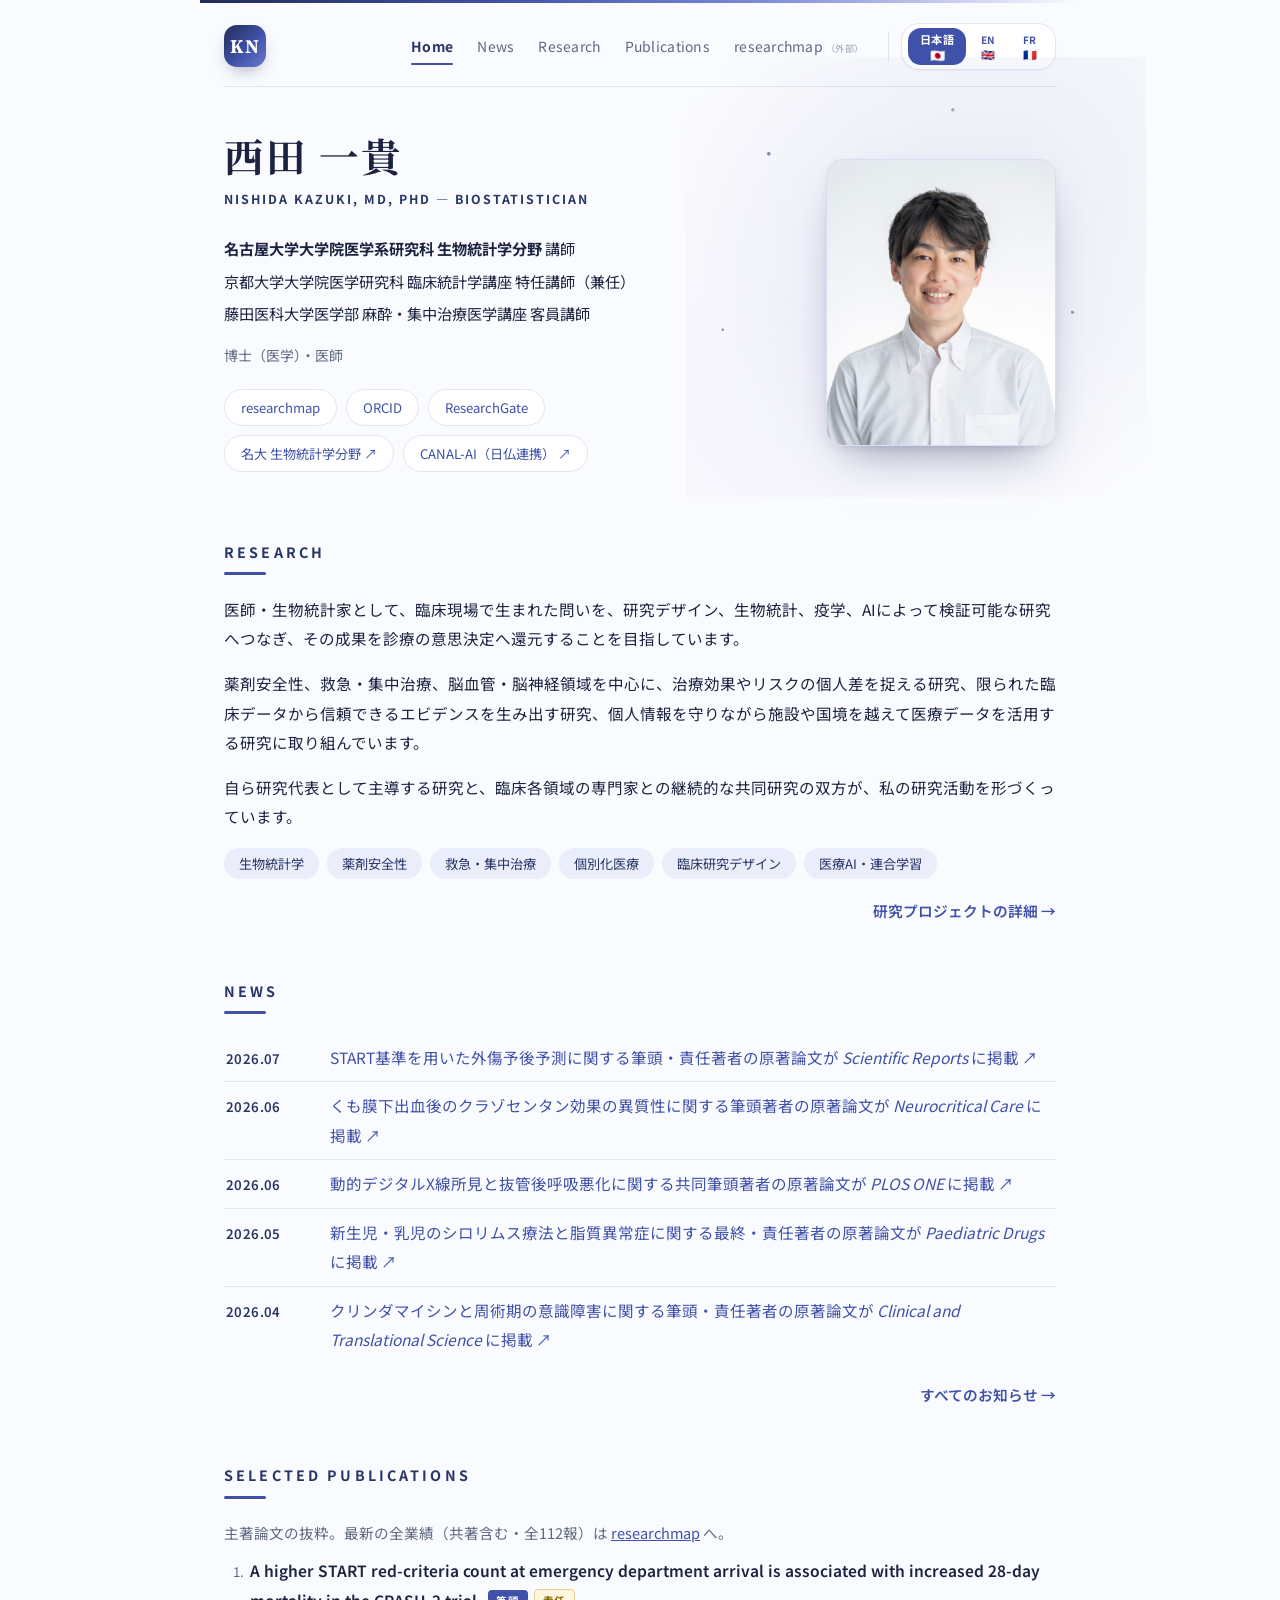
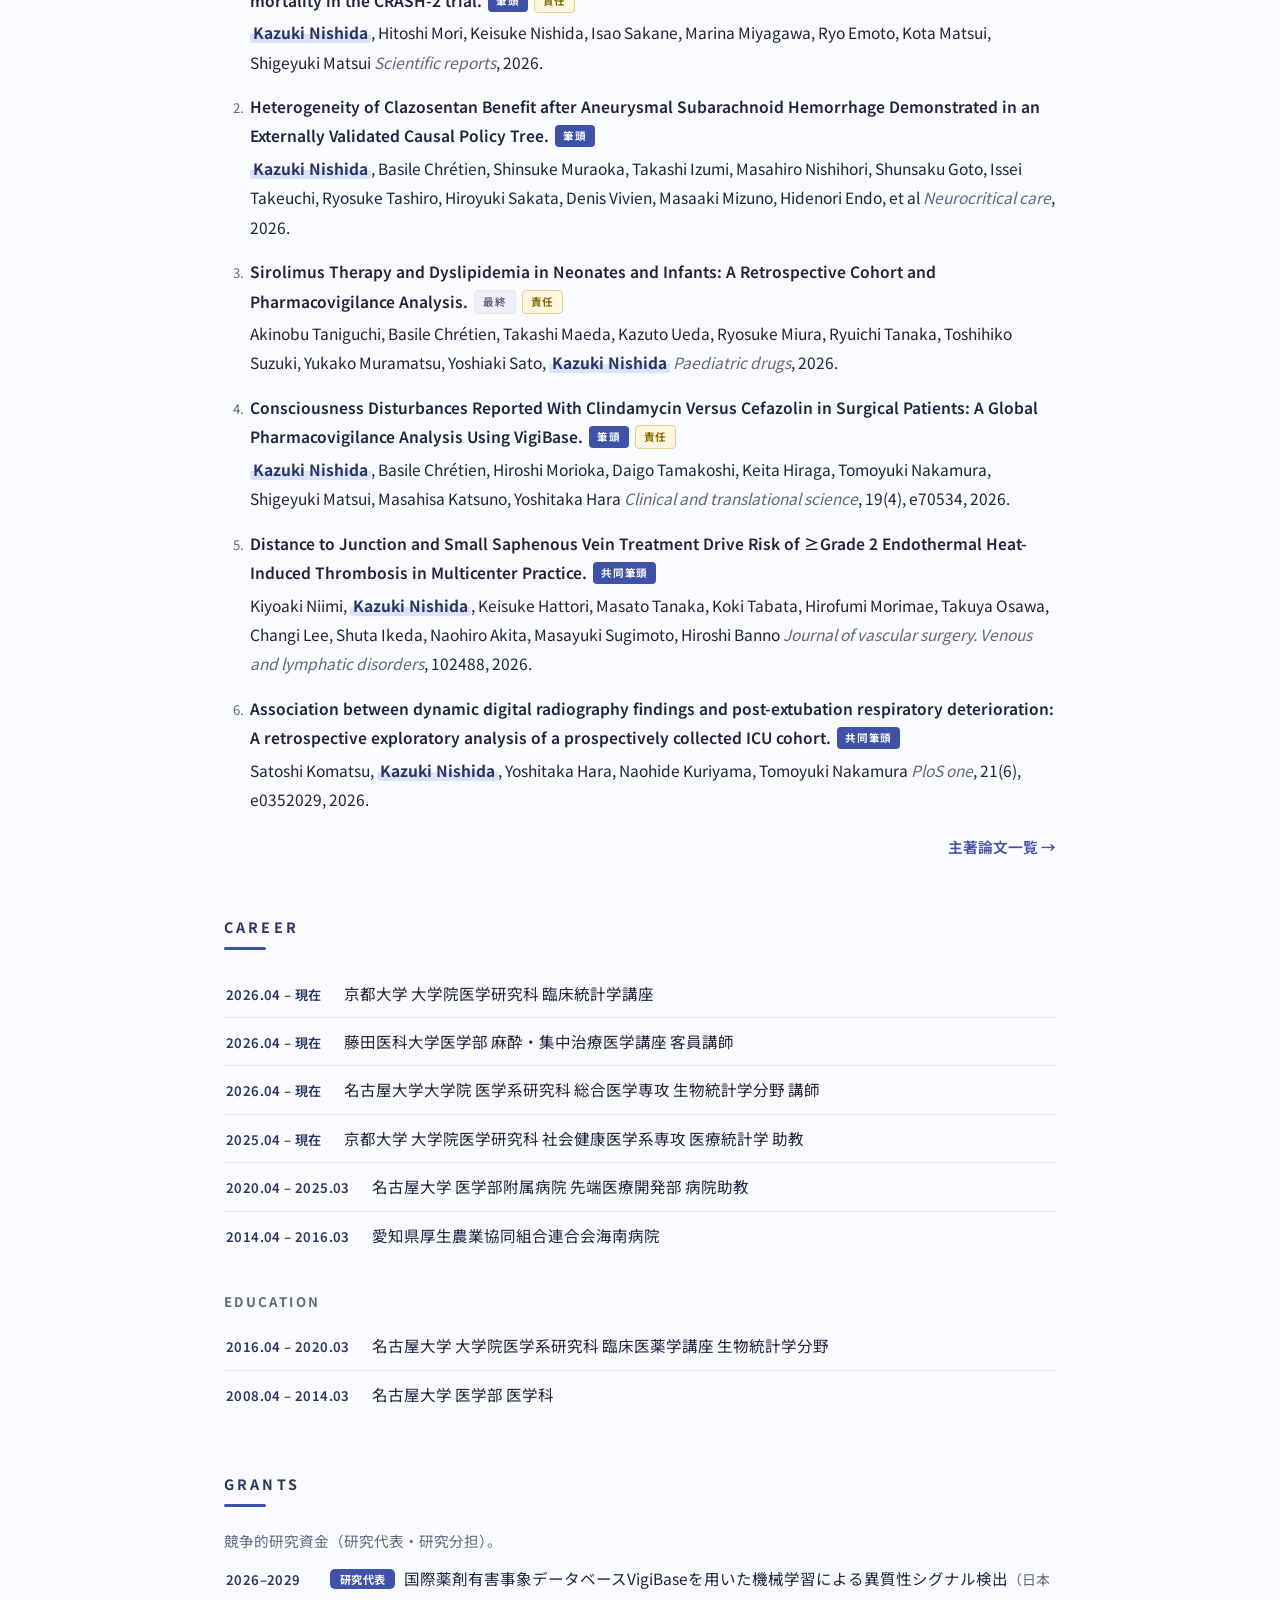
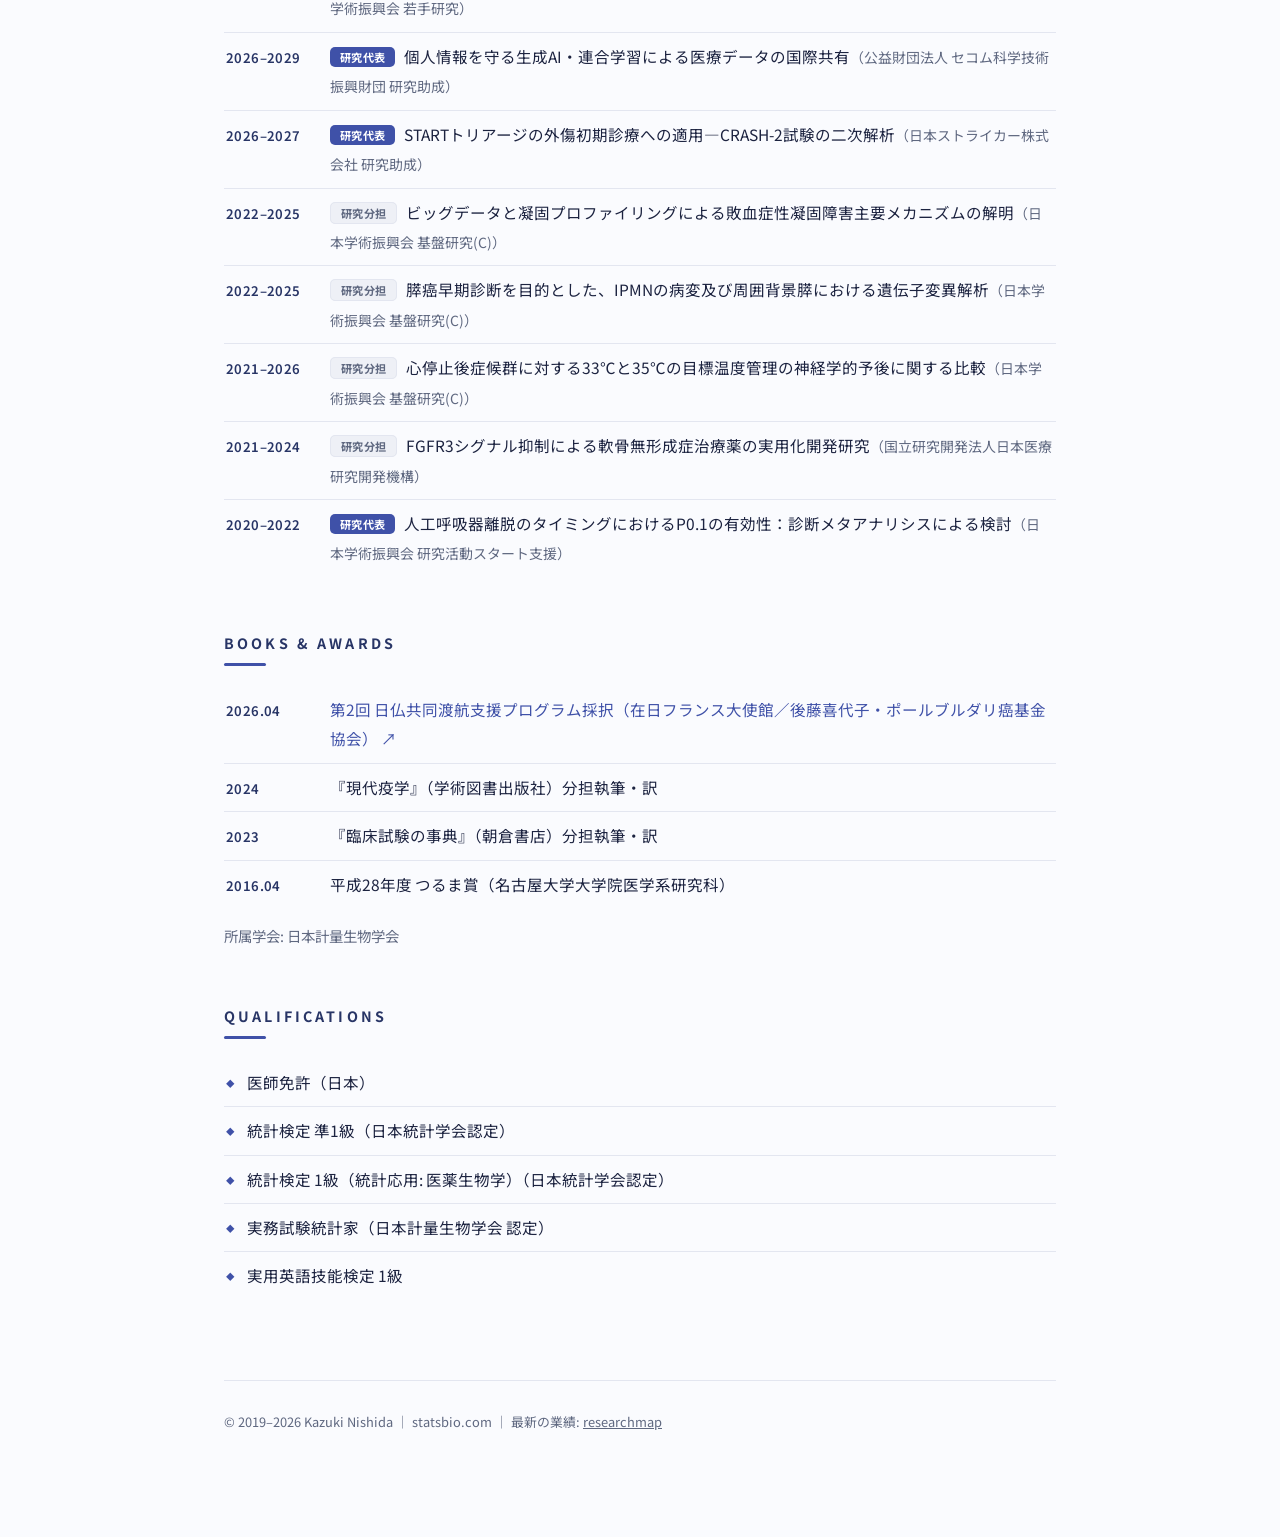
==== commit 0199b621: "Add files via upload" ====
--- a/index.html
+++ b/index.html
@@ -23,13 +23,8 @@
 <li>藤田医科大学医学部 麻酔・集中治療医学講座 客員講師</li>
     </ul>
     <p class="degree">博士（医学）・医師</p>
-    <ul class="linkchips">
-<li><a href="https://researchmap.jp/kazuki-nishida" target="_blank" rel="noopener">researchmap</a></li>
-<li><a href="https://orcid.org/0000-0003-0367-8557" target="_blank" rel="noopener">ORCID</a></li>
-<li><a href="https://github.com/Kazuki-Nishida" target="_blank" rel="noopener">GitHub</a></li>
-<li><a href="https://nagoya-biostat.jp/" target="_blank" rel="noopener">名大 生物統計学分野 ↗</a></li>
-<li><a href="https://canal-ai.org/" target="_blank" rel="noopener">CANAL-AI（日仏連携） ↗</a></li>
-    </ul>
+    <ul class="linkchips"><li><a href="https://researchmap.jp/kazuki-nishida" target="_blank" rel="noopener">researchmap</a></li><li><a href="https://orcid.org/0000-0003-0367-8557" target="_blank" rel="noopener">ORCID</a></li><li><a href="https://www.researchgate.net/profile/Kazuki-Nishida-4" target="_blank" rel="noopener">ResearchGate</a></li></ul>
+    <ul class="linkchips"><li><a href="https://nagoya-biostat.jp/" target="_blank" rel="noopener">名大 生物統計学分野 ↗</a></li><li><a href="https://canal-ai.org/" target="_blank" rel="noopener">CANAL-AI（日仏連携） ↗</a></li></ul>
   </div>
   <figure class="portrait"><img src="photo.jpg" alt="Kazuki Nishida"></figure>
 </div>
@@ -72,8 +67,8 @@
 <section id="career">
   <h2>Career</h2>
   <ul class="rows">
+<li><span class="when">2026.04 – 現在</span><span>京都大学 大学院医学研究科 臨床統計学講座</span></li>
 <li><span class="when">2026.04 – 現在</span><span>藤田医科大学医学部 麻酔・集中治療医学講座 客員講師</span></li>
-<li><span class="when">2026.04 – 現在</span><span>京都大学 大学院医学研究科 臨床統計学講座</span></li>
 <li><span class="when">2026.04 – 現在</span><span>名古屋大学大学院 医学系研究科 総合医学専攻 生物統計学分野 講師</span></li>
 <li><span class="when">2025.04 – 現在</span><span>京都大学 大学院医学研究科 社会健康医学系専攻 医療統計学 助教</span></li>
 <li><span class="when">2020.04 – 2025.03</span><span>名古屋大学 医学部附属病院 先端医療開発部 病院助教</span></li>
@@ -112,6 +107,17 @@
   <p class="member">所属学会: 日本計量生物学会</p>
 </section>
 
+<section id="quals">
+  <h2>Qualifications</h2>
+  <ul class="quals">
+<li>医師免許（日本）</li>
+<li>統計検定 準1級（日本統計学会認定）</li>
+<li>統計検定 1級（統計応用: 医薬生物学）（日本統計学会認定）</li>
+<li>実務試験統計家（日本計量生物学会 認定）</li>
+<li>実用英語技能検定 1級</li>
+  </ul>
+</section>
+
 <footer class="site"><p>© 2019–2026 Kazuki Nishida ｜ statsbio.com ｜ 最新の業績: <a href="https://researchmap.jp/kazuki-nishida" target="_blank" rel="noopener">researchmap</a></p></footer>
 </div>
 </body>
--- a/style.css
+++ b/style.css
@@ -530,3 +530,19 @@
 }
 .langsw .ll{font-weight:700;font-size:.95em;letter-spacing:.03em}
 .langsw .lf{font-size:1.05em;line-height:1.15}
+
+/* author name highlight in publication lists */
+ol.pubs strong{
+  color:var(--accent-dark);font-weight:700;
+  background:linear-gradient(transparent 58%, #dbe2fa 58%);
+  padding:0 3px;border-radius:3px;
+}
+
+/* qualifications */
+.quals{list-style:none;padding:0;margin:0}
+.quals li{padding:9px 2px;border-bottom:1px solid var(--line)}
+.quals li:last-child{border-bottom:none}
+.quals li::before{content:"◆";color:var(--accent);font-size:.55em;margin-right:12px;vertical-align:2px}
+
+/* link chips: two rows */
+.linkchips + .linkchips{margin-top:9px}
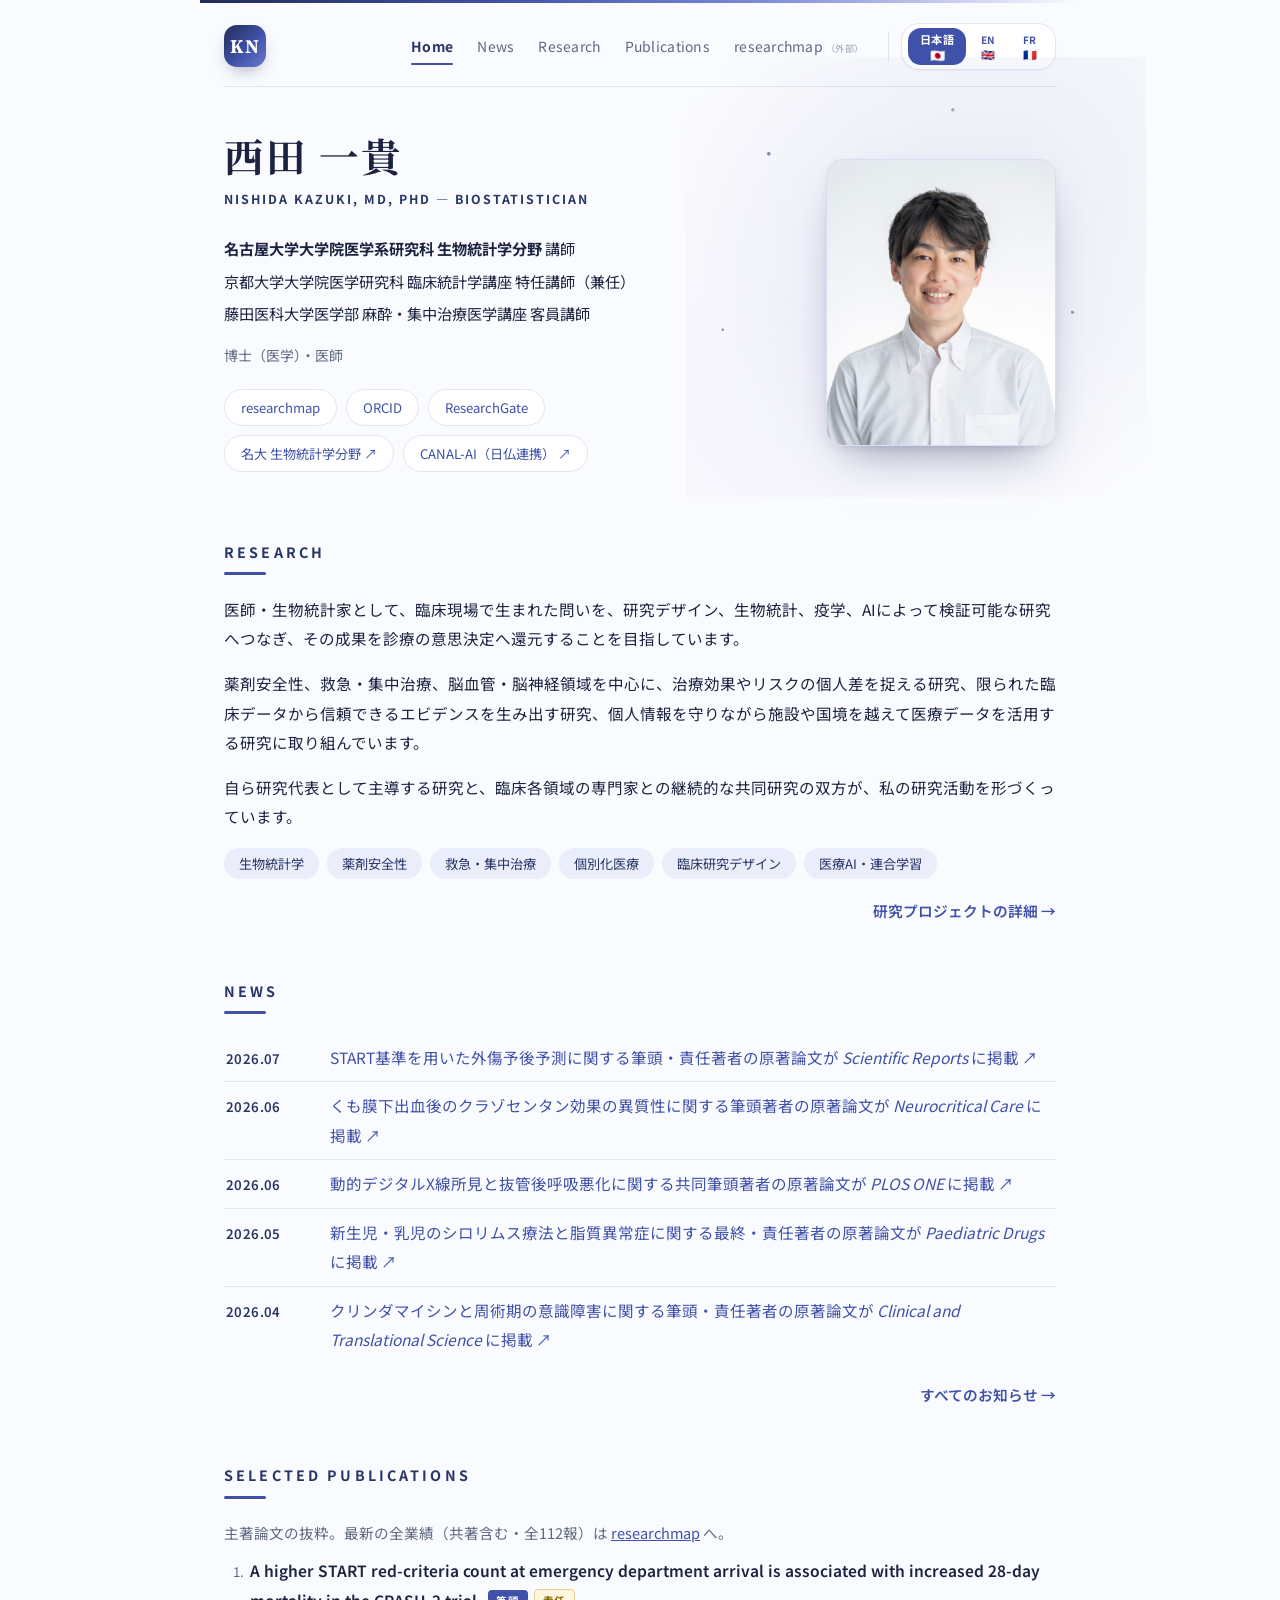
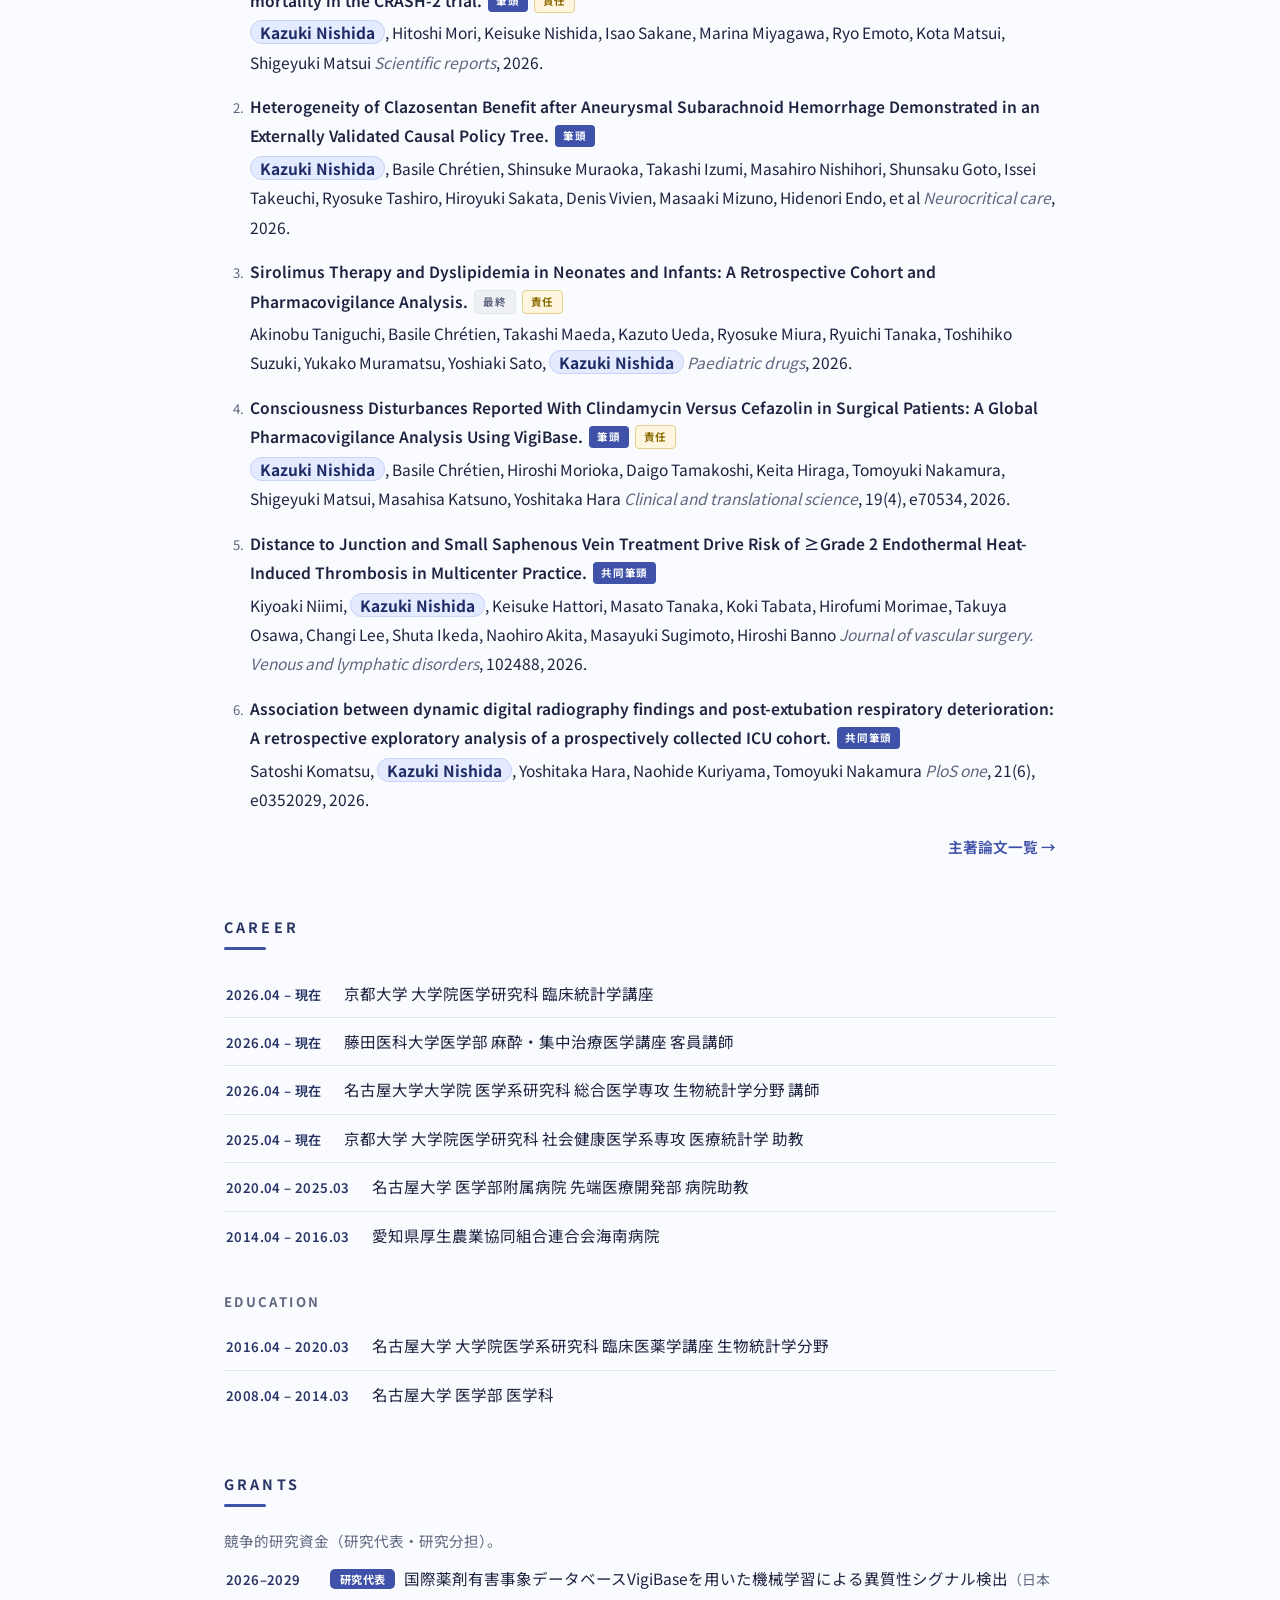
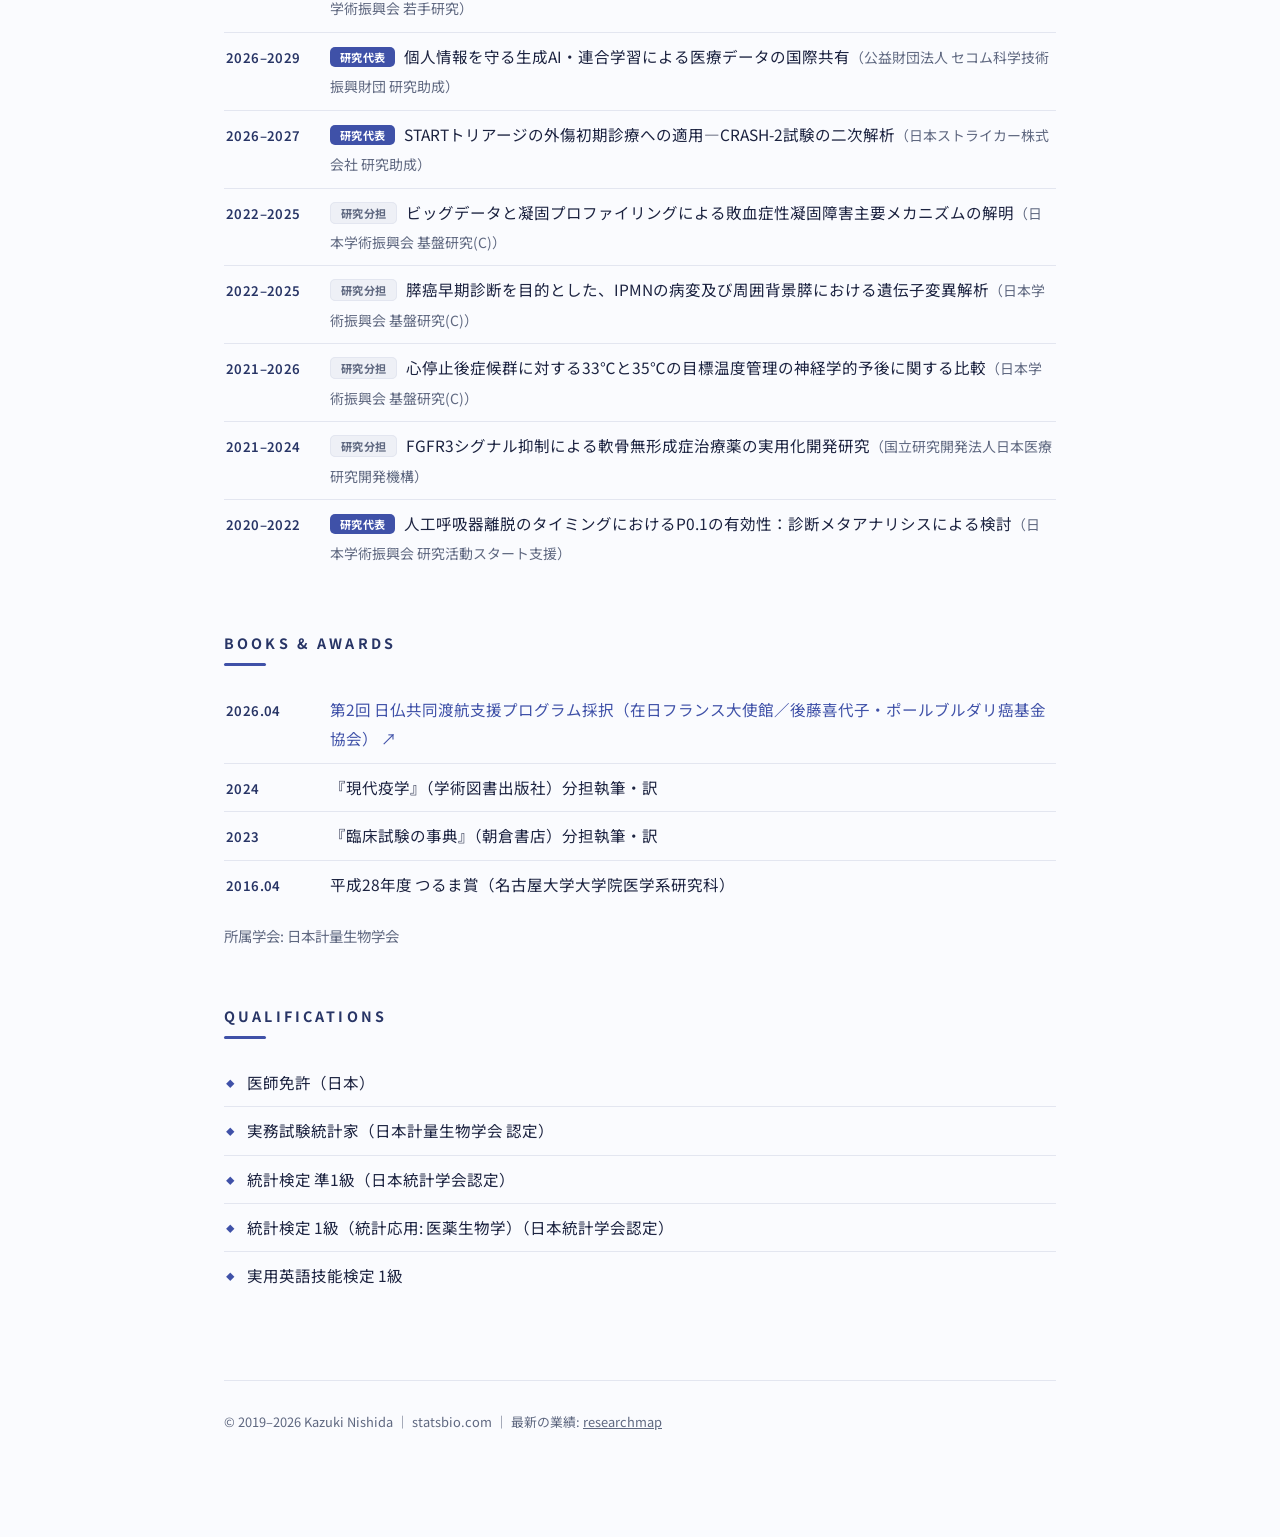
==== commit c63589da: "Add files via upload" ====
--- a/index.html
+++ b/index.html
@@ -6,8 +6,13 @@
 <link rel="preconnect" href="https://fonts.googleapis.com">
 <link rel="preconnect" href="https://fonts.gstatic.com" crossorigin>
 <link href="https://fonts.googleapis.com/css2?family=Noto+Sans+JP:wght@400;500;700&family=Noto+Serif+JP:wght@600;700&family=Source+Serif+4:ital,opsz,wght@0,8..60,600;0,8..60,700;1,8..60,600&display=swap" rel="stylesheet">
+<link rel="icon" href="data:image/svg+xml,%3Csvg xmlns='http://www.w3.org/2000/svg' viewBox='0 0 64 64'%3E%3Crect width='64' height='64' rx='14' fill='%233f51a8'/%3E%3Ctext x='32' y='43' font-family='Georgia,serif' font-weight='700' font-size='27' fill='white' text-anchor='middle'%3EKN%3C/text%3E%3C/svg%3E">
 <link rel="stylesheet" href="style.css">
 <title>西田一貴 | Kazuki Nishida — Biostatistics</title>
+<link rel="alternate" hreflang="ja" href="https://kazuki-nishida.github.io/index.html">
+<link rel="alternate" hreflang="en" href="https://kazuki-nishida.github.io/en/index.html">
+<link rel="alternate" hreflang="fr" href="https://kazuki-nishida.github.io/fr/index.html">
+<link rel="alternate" hreflang="x-default" href="https://kazuki-nishida.github.io/index.html">
 </head>
 <body>
 <div class="wrap">
@@ -111,9 +116,9 @@
   <h2>Qualifications</h2>
   <ul class="quals">
 <li>医師免許（日本）</li>
+<li>実務試験統計家（日本計量生物学会 認定）</li>
 <li>統計検定 準1級（日本統計学会認定）</li>
 <li>統計検定 1級（統計応用: 医薬生物学）（日本統計学会認定）</li>
-<li>実務試験統計家（日本計量生物学会 認定）</li>
 <li>実用英語技能検定 1級</li>
   </ul>
 </section>
--- a/style.css
+++ b/style.css
@@ -546,3 +546,11 @@
 
 /* link chips: two rows */
 .linkchips + .linkchips{margin-top:9px}
+
+/* author name: pill highlight (visibility v2) */
+ol.pubs strong{
+  background:#e4eaff;border:1px solid #c7d3f8;color:#1f2c66;
+  padding:0 9px;border-radius:999px;font-weight:700;
+  box-decoration-break:clone;-webkit-box-decoration-break:clone;
+  white-space:nowrap;
+}
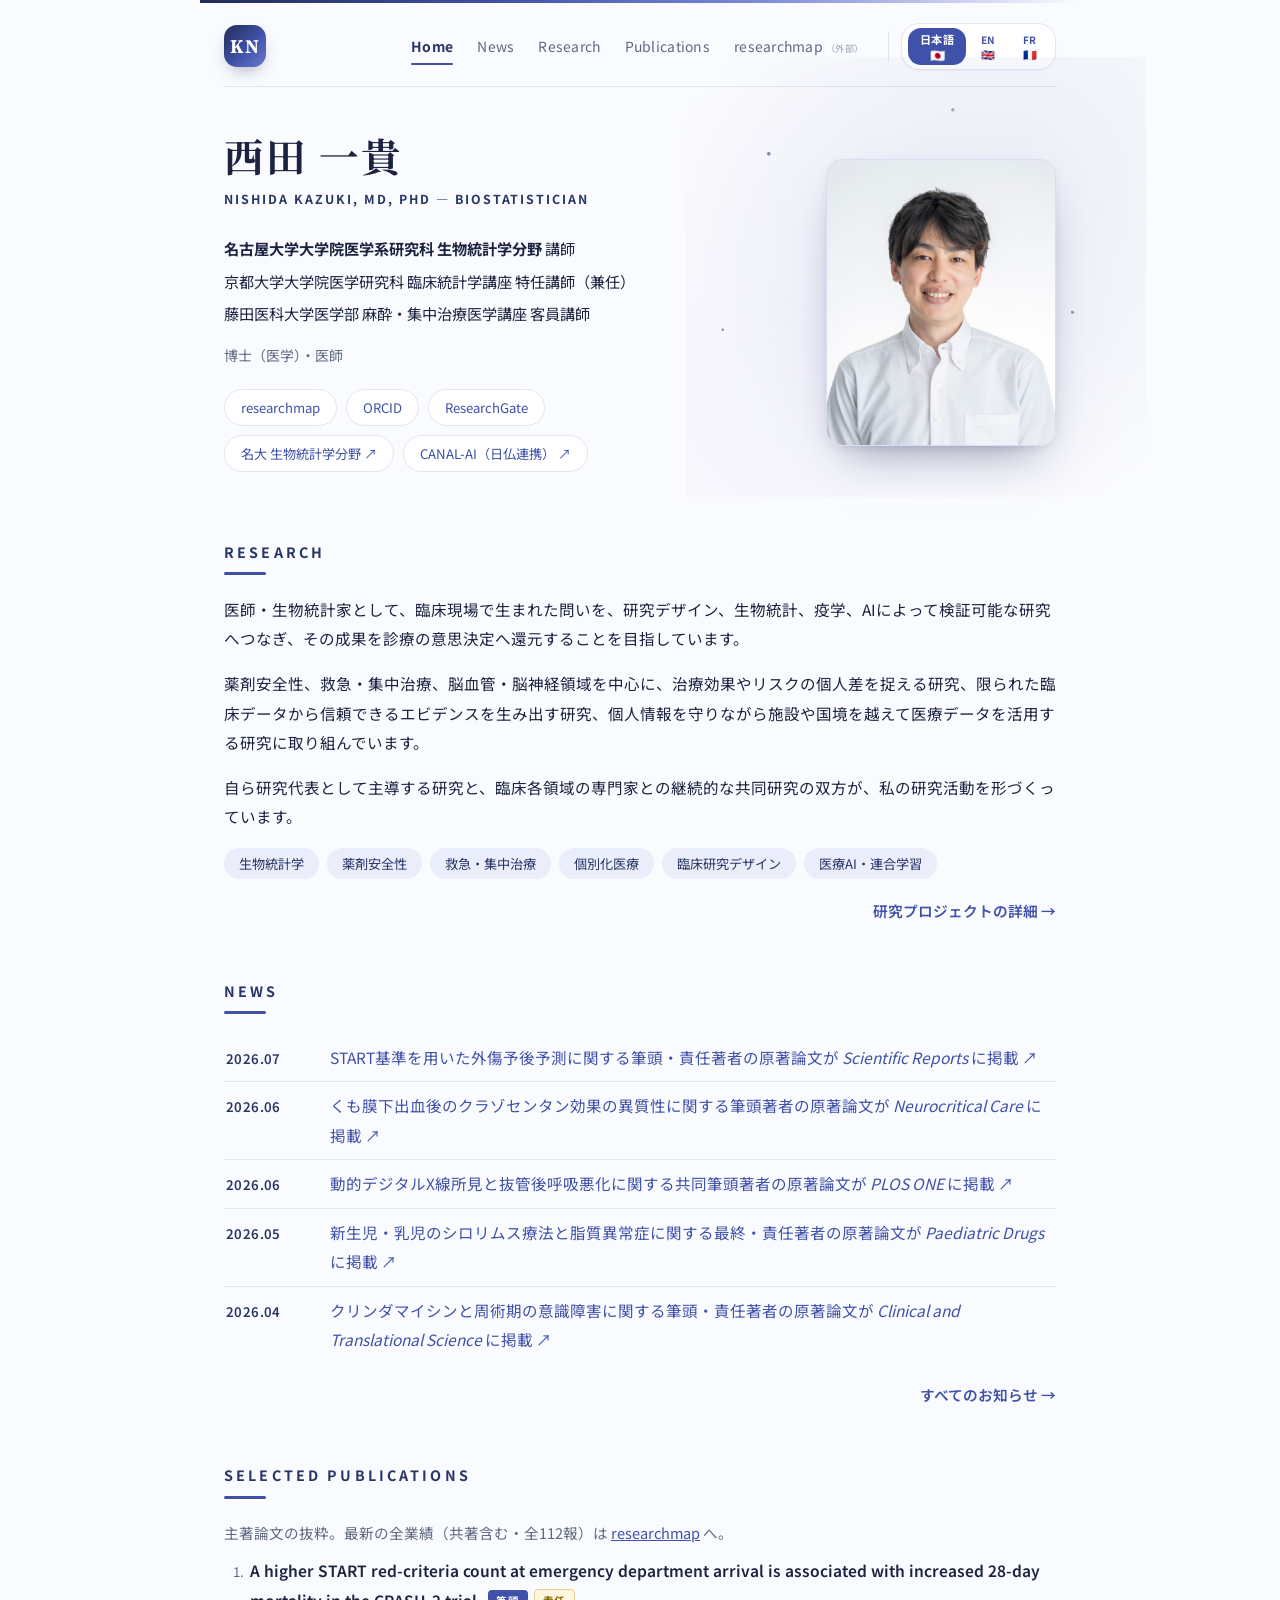
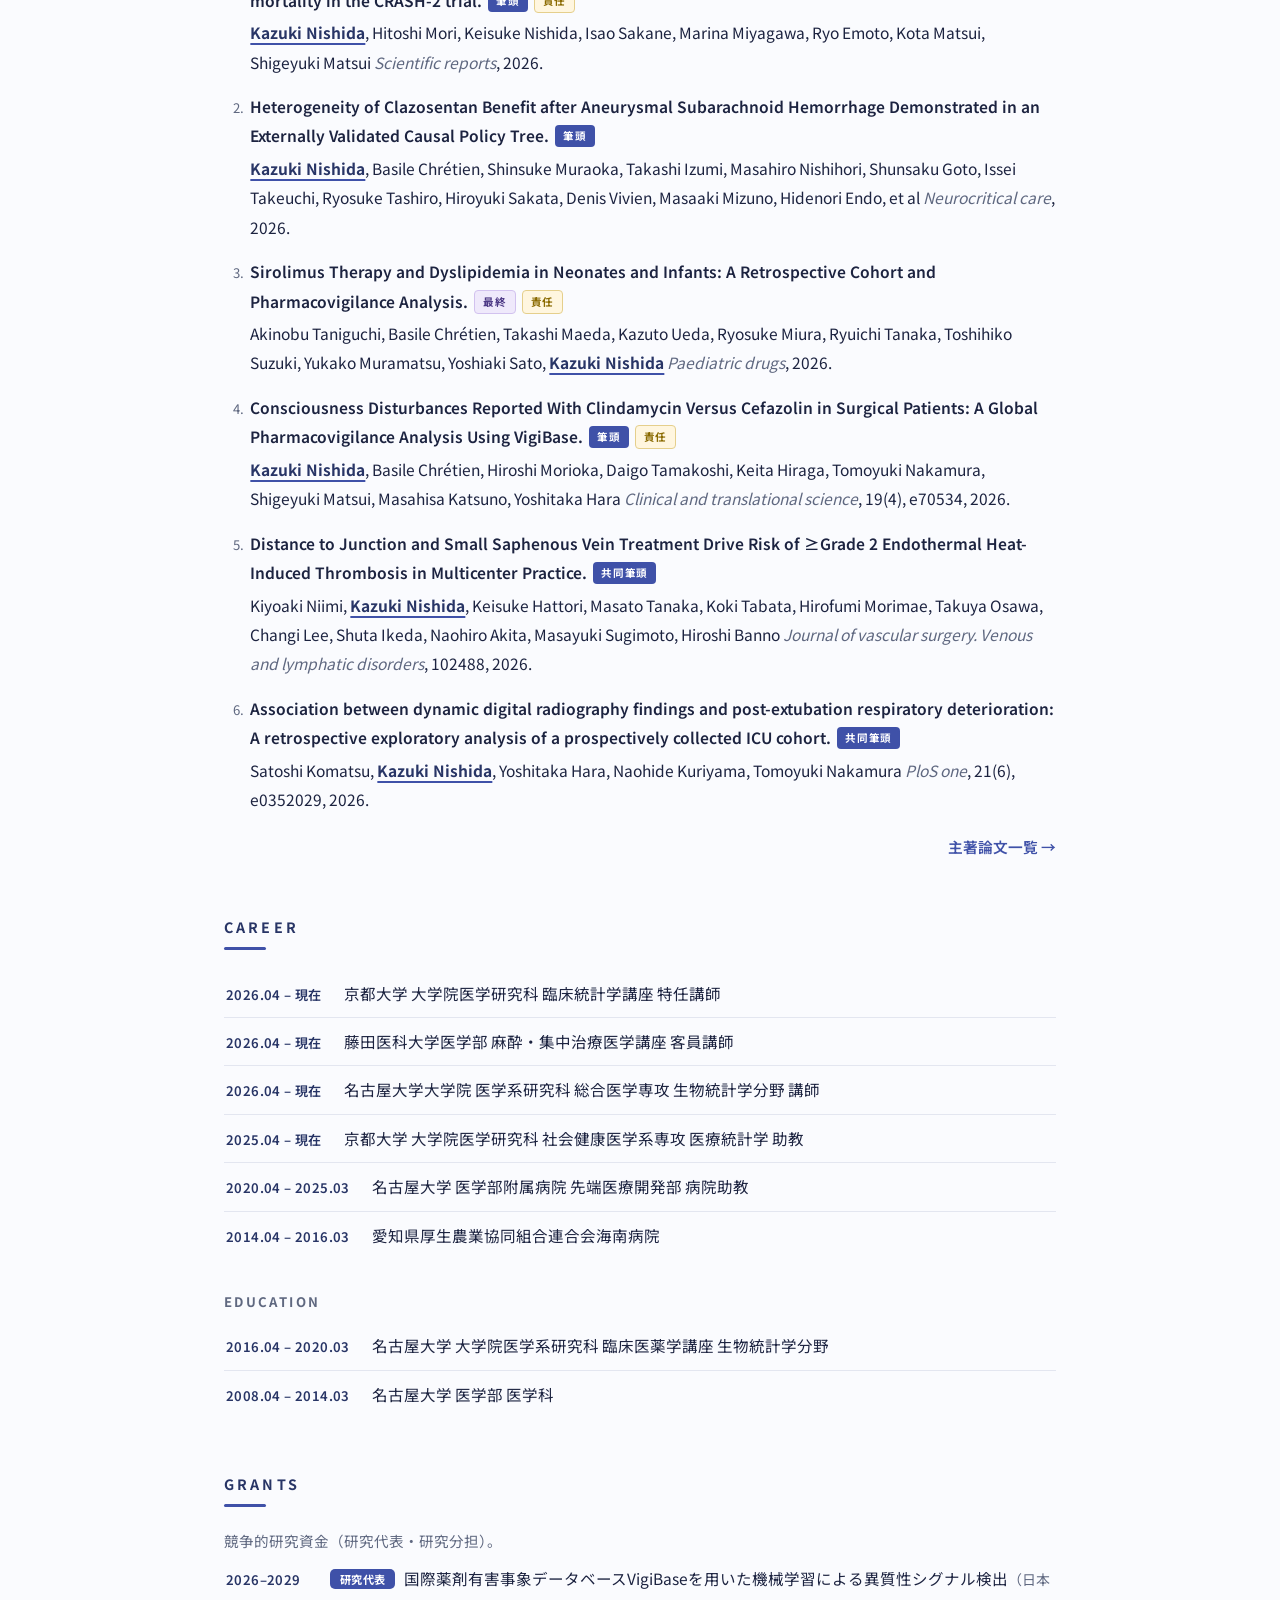
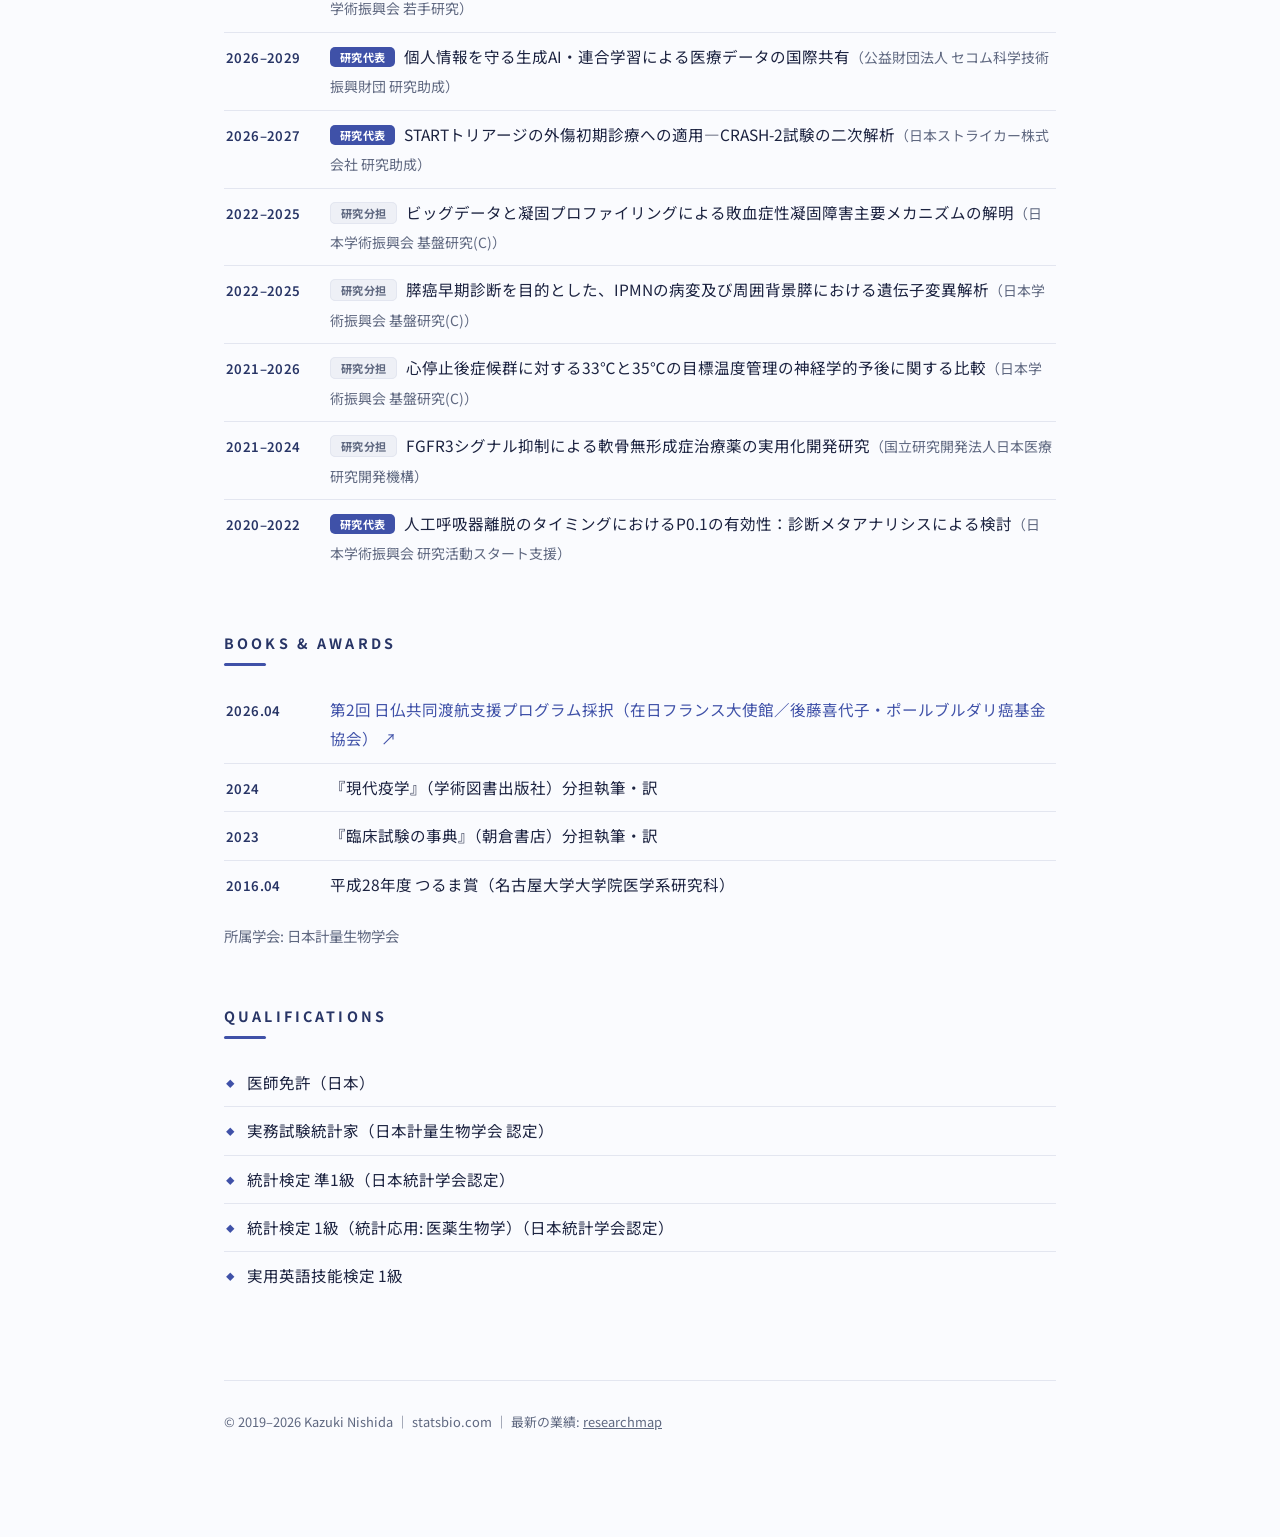
==== commit a6c47d4d: "Add files via upload" ====
--- a/index.html
+++ b/index.html
@@ -72,7 +72,7 @@
 <section id="career">
   <h2>Career</h2>
   <ul class="rows">
-<li><span class="when">2026.04 – 現在</span><span>京都大学 大学院医学研究科 臨床統計学講座</span></li>
+<li><span class="when">2026.04 – 現在</span><span>京都大学 大学院医学研究科 臨床統計学講座 特任講師</span></li>
 <li><span class="when">2026.04 – 現在</span><span>藤田医科大学医学部 麻酔・集中治療医学講座 客員講師</span></li>
 <li><span class="when">2026.04 – 現在</span><span>名古屋大学大学院 医学系研究科 総合医学専攻 生物統計学分野 講師</span></li>
 <li><span class="when">2025.04 – 現在</span><span>京都大学 大学院医学研究科 社会健康医学系専攻 医療統計学 助教</span></li>
--- a/style.css
+++ b/style.css
@@ -554,3 +554,23 @@
   box-decoration-break:clone;-webkit-box-decoration-break:clone;
   white-space:nowrap;
 }
+
+/* author name: underline emphasis only (v3) */
+ol.pubs strong{
+  background:none;border:none;padding:0;border-radius:0;white-space:normal;
+  color:var(--accent-dark);font-weight:700;
+  text-decoration:underline;
+  text-decoration-color:var(--accent);
+  text-decoration-thickness:2px;
+  text-underline-offset:4px;
+}
+
+/* fix: flex-shrink text overlap (long labels in EN/FR) */
+.facts li{align-items:flex-start}
+.facts .k{flex:0 0 auto;white-space:nowrap}
+.facts li>span:last-child{flex:1 1 auto;min-width:0}
+.rows .when{flex-shrink:0}
+.rows li>span:last-child{flex:1 1 auto;min-width:0}
+
+/* 「最終」badge: violet tone (visible on paper bg) */
+.rb.last{background:#efe9fb;color:#4e3a86;border:1px solid #d2c2ef}
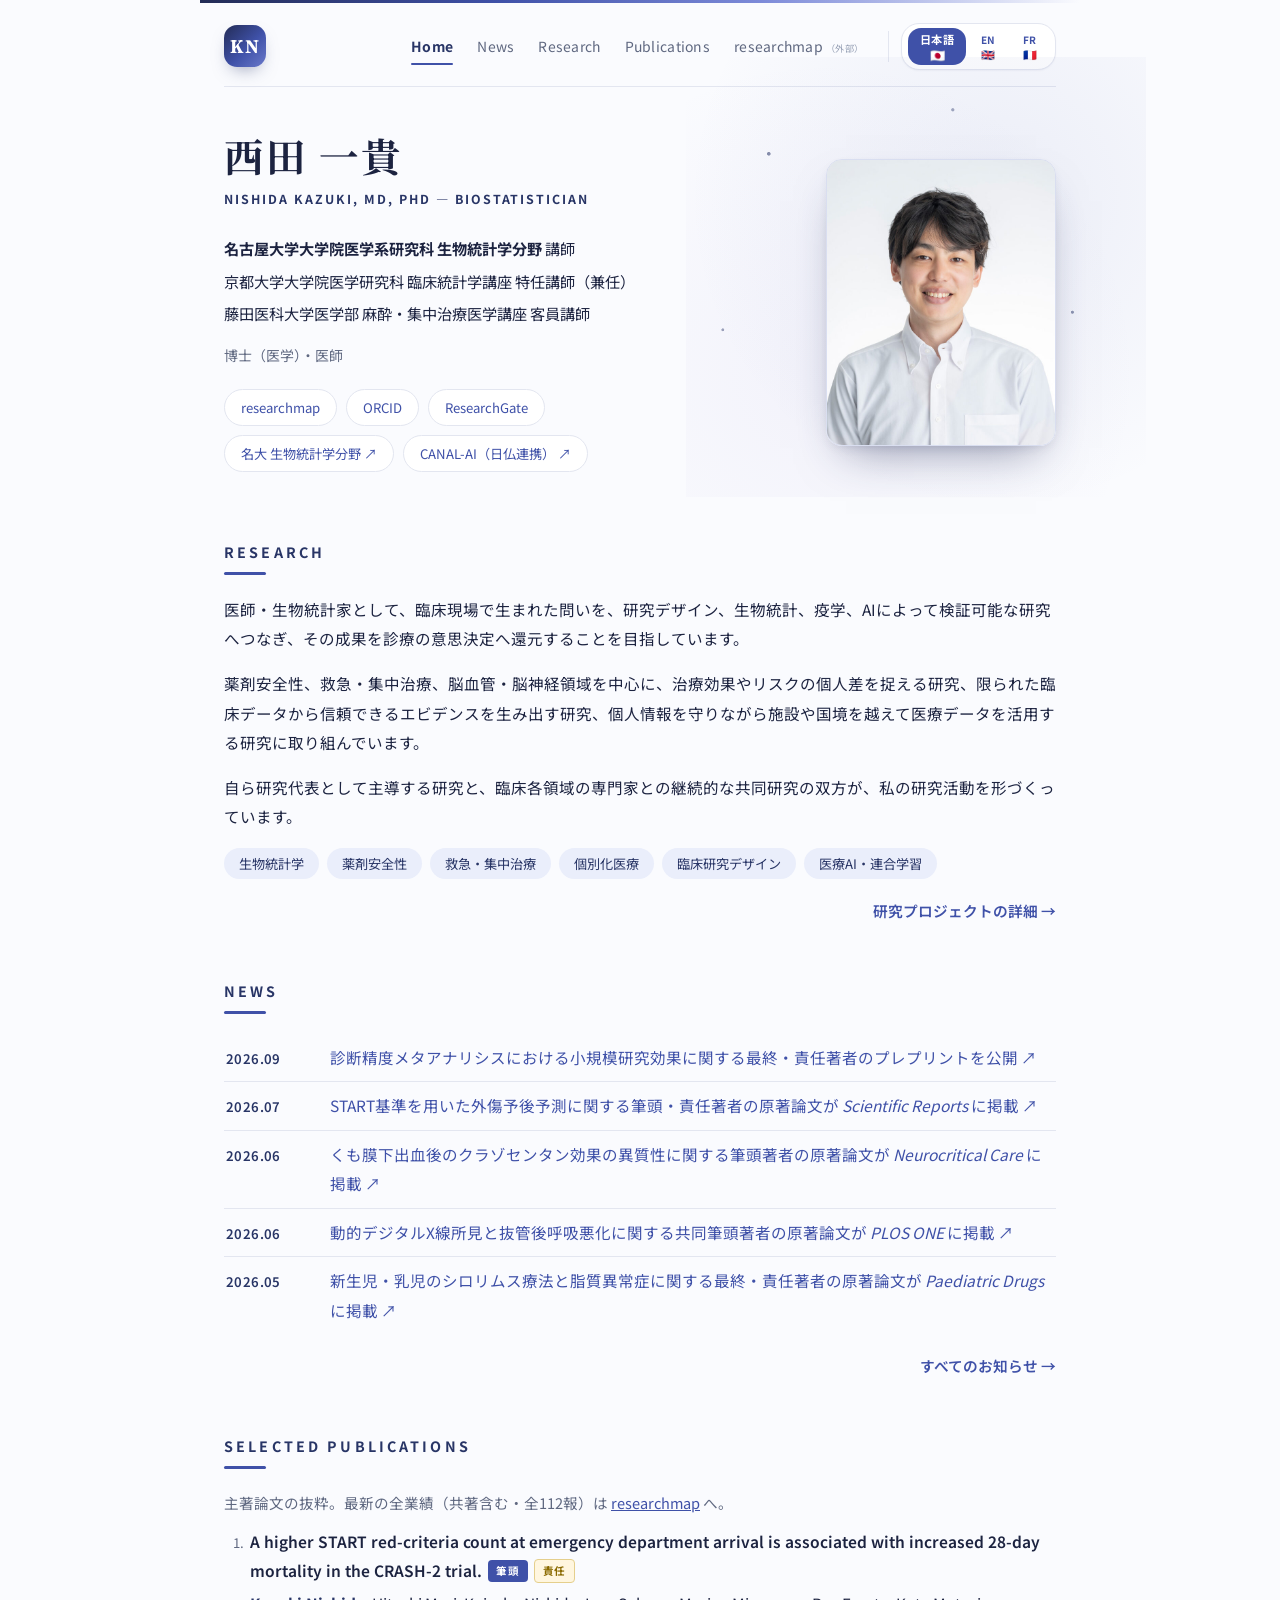
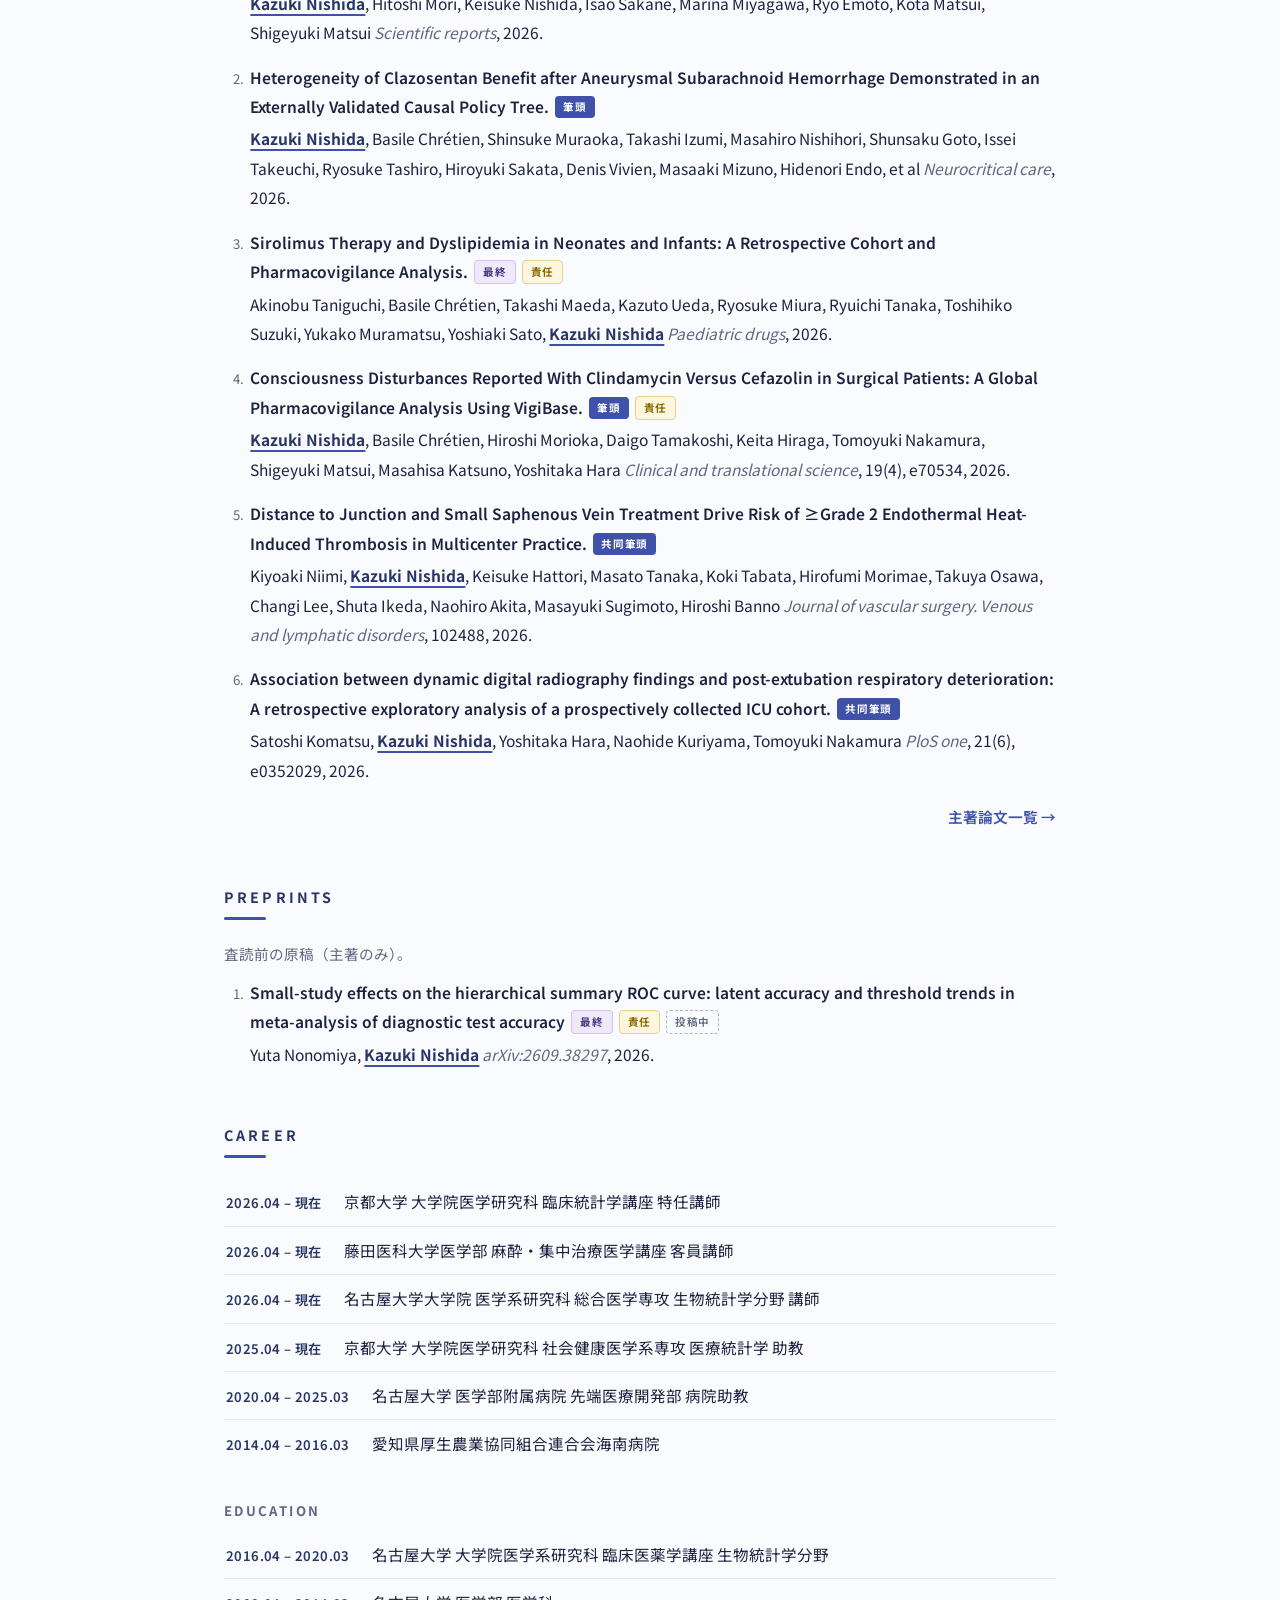
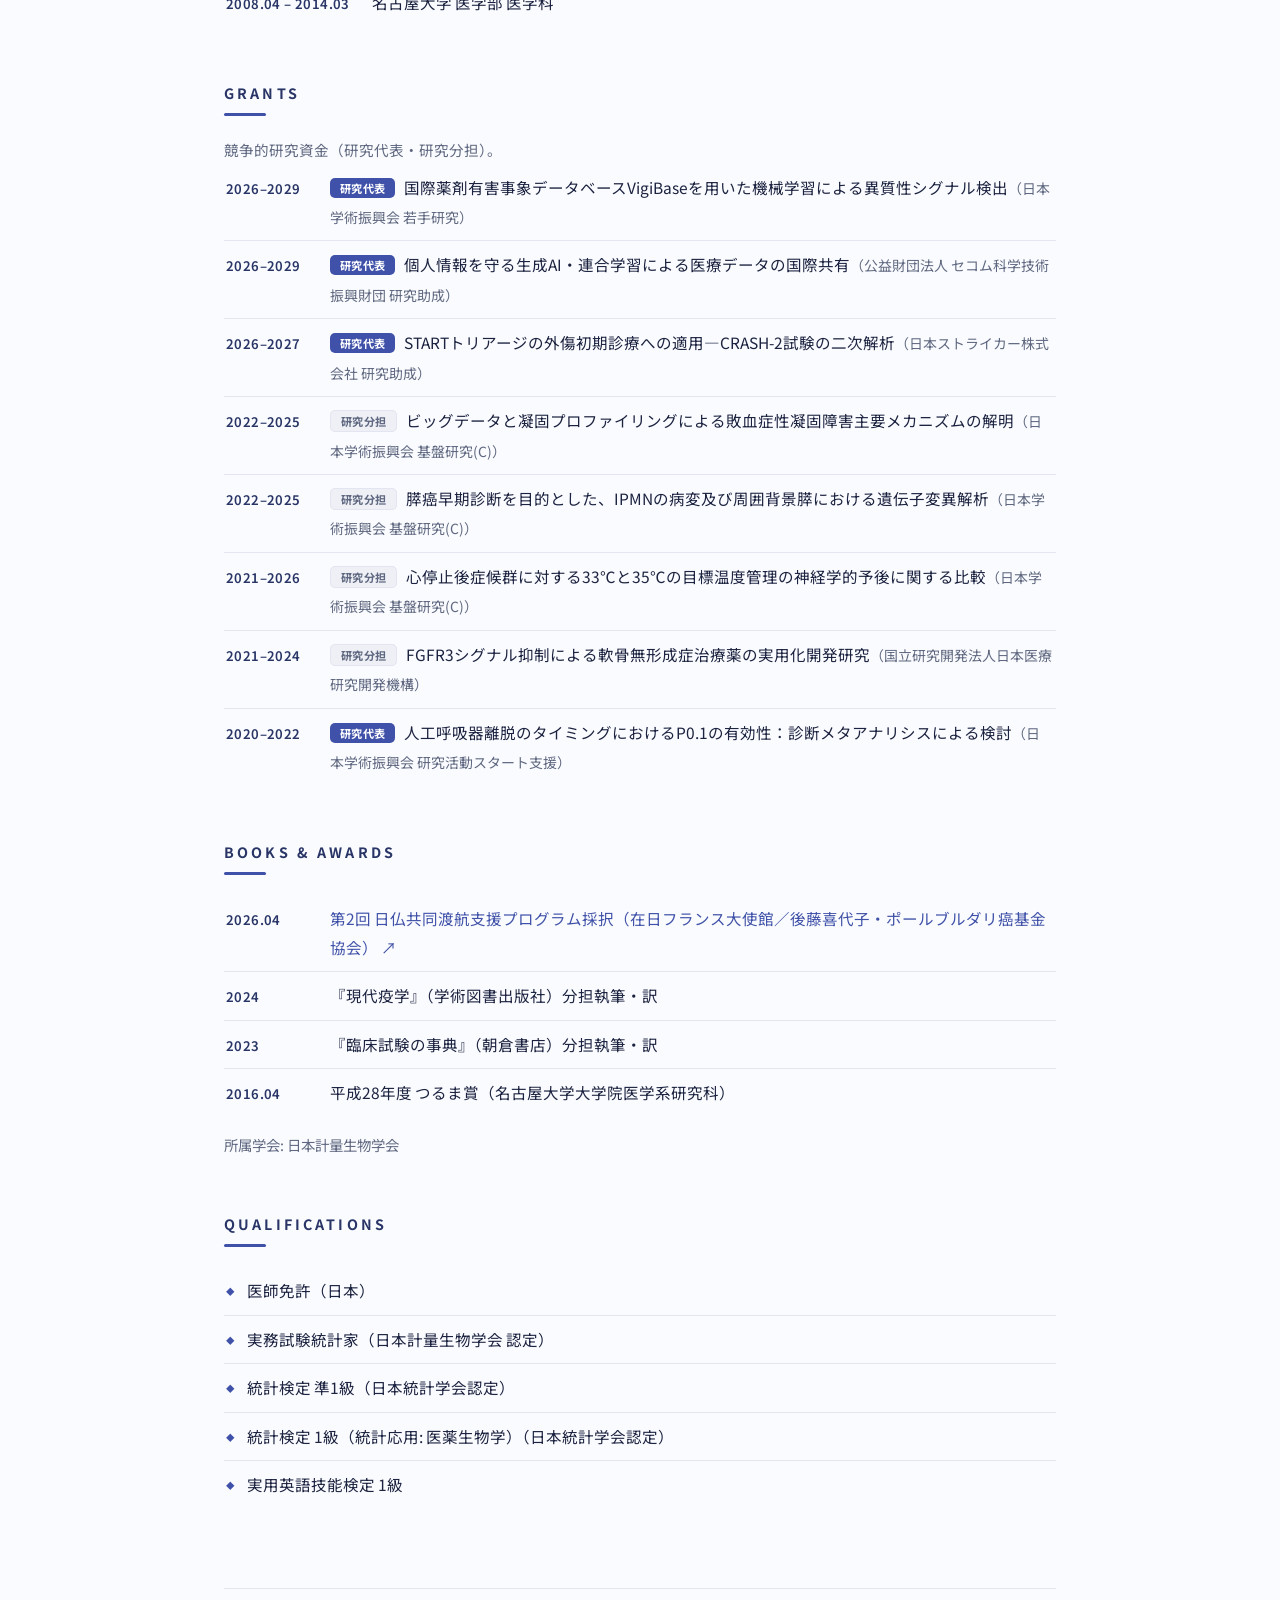
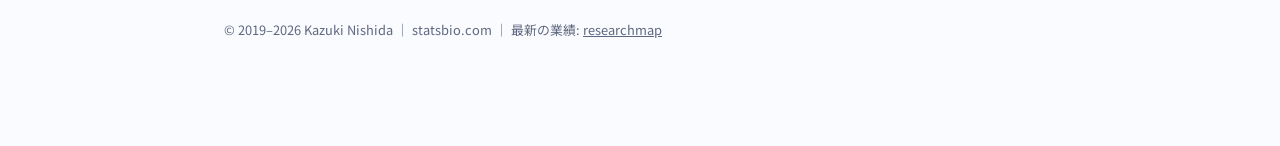
==== commit 19c24540: "Add Preprints section and arXiv preprint news (ja/en/fr) - Top page: new "Preprints" section below S" ====
--- a/index.html
+++ b/index.html
@@ -46,11 +46,11 @@
 <section id="news">
   <h2>News</h2>
   <ul class="rows">
+<li><span class="when">2026.09</span><span><a href="https://arxiv.org/abs/2609.38297" target="_blank" rel="noopener">診断精度メタアナリシスにおける小規模研究効果に関する最終・責任著者のプレプリントを公開 ↗</a></span></li>
 <li><span class="when">2026.07</span><span><a href="https://www.nature.com/articles/s41598-026-62050-z" target="_blank" rel="noopener">START基準を用いた外傷予後予測に関する筆頭・責任著者の原著論文が <em>Scientific Reports</em> に掲載 ↗</a></span></li>
 <li><span class="when">2026.06</span><span><a href="https://link.springer.com/article/10.1007/s12028-026-02573-5" target="_blank" rel="noopener">くも膜下出血後のクラゾセンタン効果の異質性に関する筆頭著者の原著論文が <em>Neurocritical Care</em> に掲載 ↗</a></span></li>
 <li><span class="when">2026.06</span><span><a href="https://pubmed.ncbi.nlm.nih.gov/42329910/" target="_blank" rel="noopener">動的デジタルX線所見と抜管後呼吸悪化に関する共同筆頭著者の原著論文が <em>PLOS ONE</em> に掲載 ↗</a></span></li>
 <li><span class="when">2026.05</span><span><a href="https://link.springer.com/article/10.1007/s40272-026-00754-5" target="_blank" rel="noopener">新生児・乳児のシロリムス療法と脂質異常症に関する最終・責任著者の原著論文が <em>Paediatric Drugs</em> に掲載 ↗</a></span></li>
-<li><span class="when">2026.04</span><span><a href="https://ascpt.onlinelibrary.wiley.com/doi/10.1111/cts.70534" target="_blank" rel="noopener">クリンダマイシンと周術期の意識障害に関する筆頭・責任著者の原著論文が <em>Clinical and Translational Science</em> に掲載 ↗</a></span></li>
   </ul>
   <p class="more"><a href="news.html">すべてのお知らせ →</a></p>
 </section>
@@ -67,6 +67,14 @@
 <li><a class="t" href="https://researchmap.jp/kazuki-nishida/published_papers/54223745" target="_blank" rel="noopener">Association between dynamic digital radiography findings and post-extubation respiratory deterioration: A retrospective exploratory analysis of a prospectively collected ICU cohort.</a><span class="rb first">共同筆頭</span><span class="aline">Satoshi Komatsu, <strong>Kazuki Nishida</strong>, Yoshitaka Hara, Naohide Kuriyama, Tomoyuki Nakamura <span class="j">PloS one</span>, 21(6), e0352029, 2026.</span></li>
   </ol>
   <p class="more"><a href="publications.html">主著論文一覧 →</a></p>
+</section>
+
+<section id="preprints">
+  <h2>Preprints</h2>
+  <p class="pubnote">査読前の原稿（主著のみ）。</p>
+  <ol class="pubs sel-list">
+<li><a class="t" href="https://arxiv.org/abs/2609.38297" target="_blank" rel="noopener">Small-study effects on the hierarchical summary ROC curve: latent accuracy and threshold trends in meta-analysis of diagnostic test accuracy</a><span class="rb last">最終</span><span class="rb corr">責任</span><span class="rb pre">投稿中</span><span class="aline">Yuta Nonomiya, <strong>Kazuki Nishida</strong> <span class="j">arXiv:2609.38297</span>, 2026.</span></li>
+  </ol>
 </section>
 
 <section id="career">
--- a/style.css
+++ b/style.css
@@ -574,3 +574,11 @@
 
 /* 「最終」badge: violet tone (visible on paper bg) */
 .rb.last{background:#efe9fb;color:#4e3a86;border:1px solid #d2c2ef}
+
+/* facts: grid layout — overlap structurally impossible */
+.facts li{display:grid;grid-template-columns:8em 1fr;column-gap:14px;align-items:start}
+.facts .k{min-width:0;white-space:normal}
+.facts-card .facts li{display:grid}
+
+/* preprint status badge: muted & dashed = not yet peer-reviewed (2026-10) */
+.rb.pre{background:transparent;color:var(--sub);border:1px dashed #aeb5c9;font-weight:600}
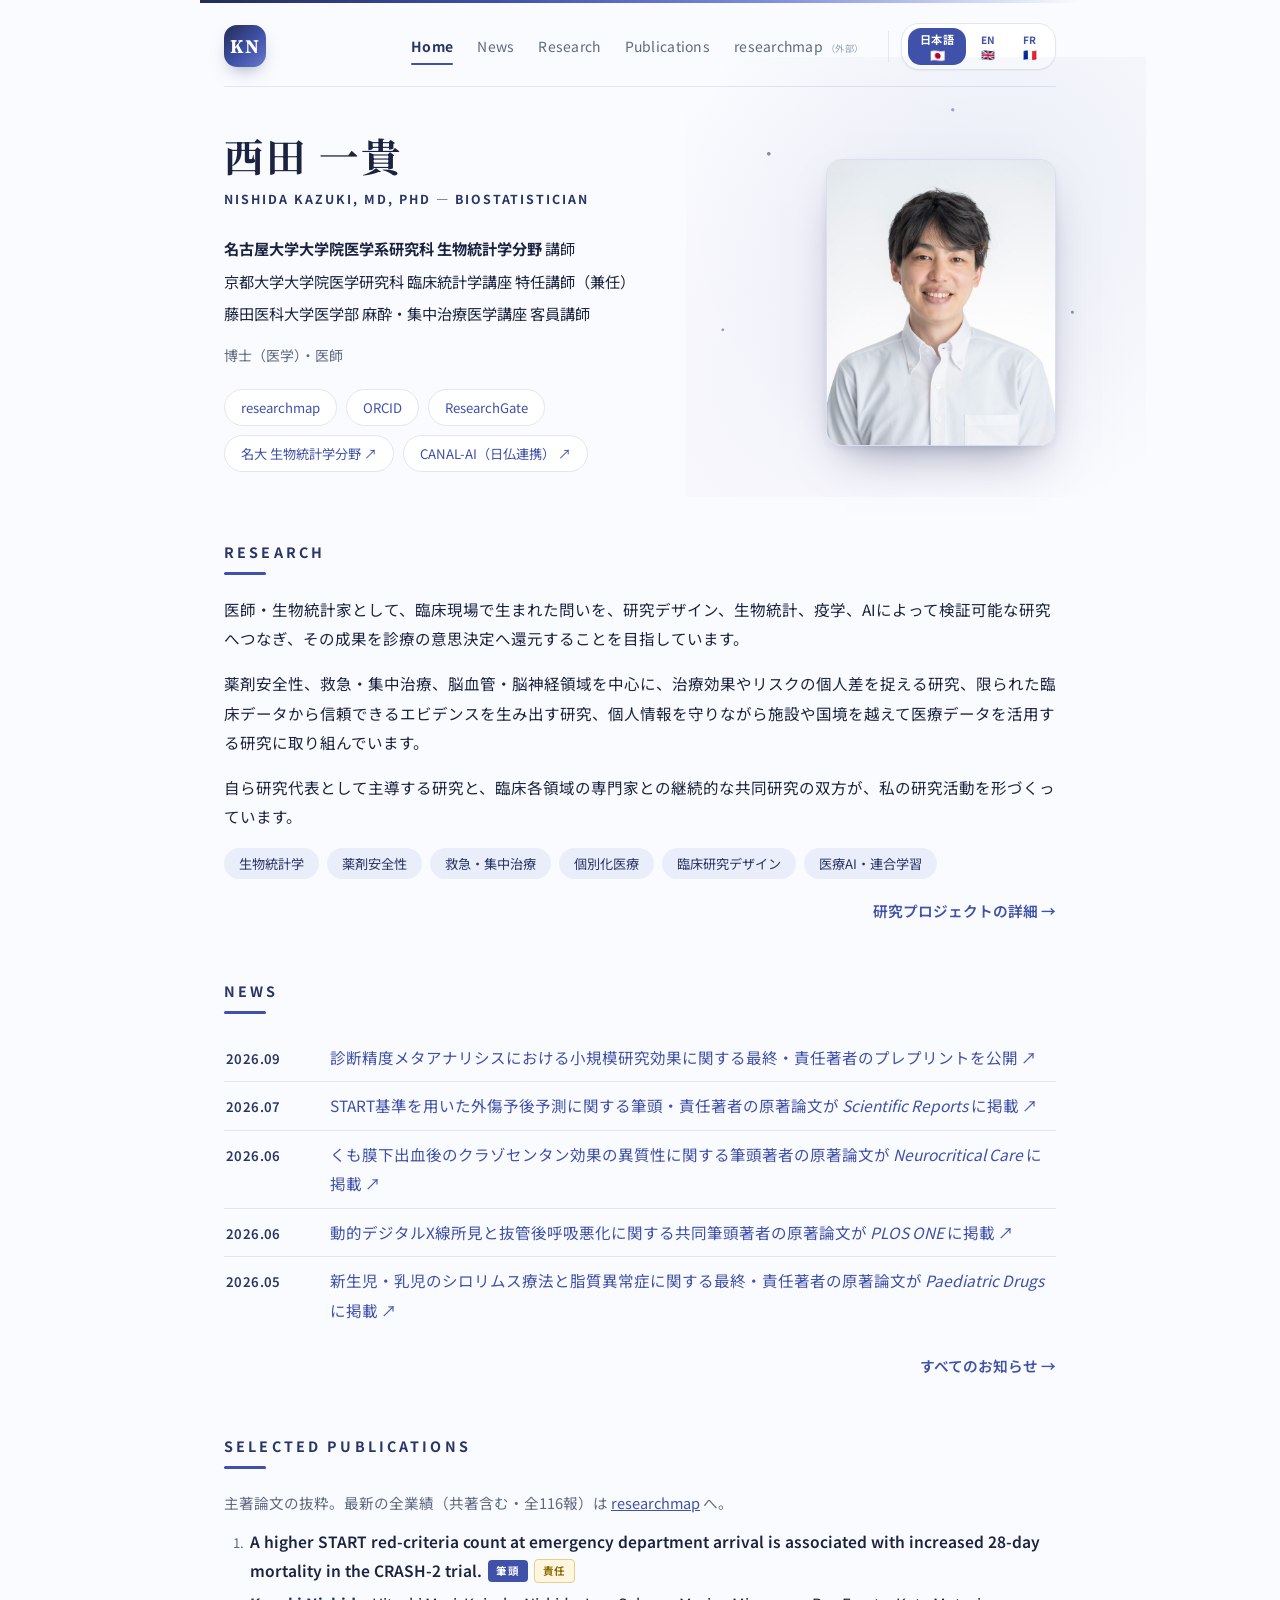
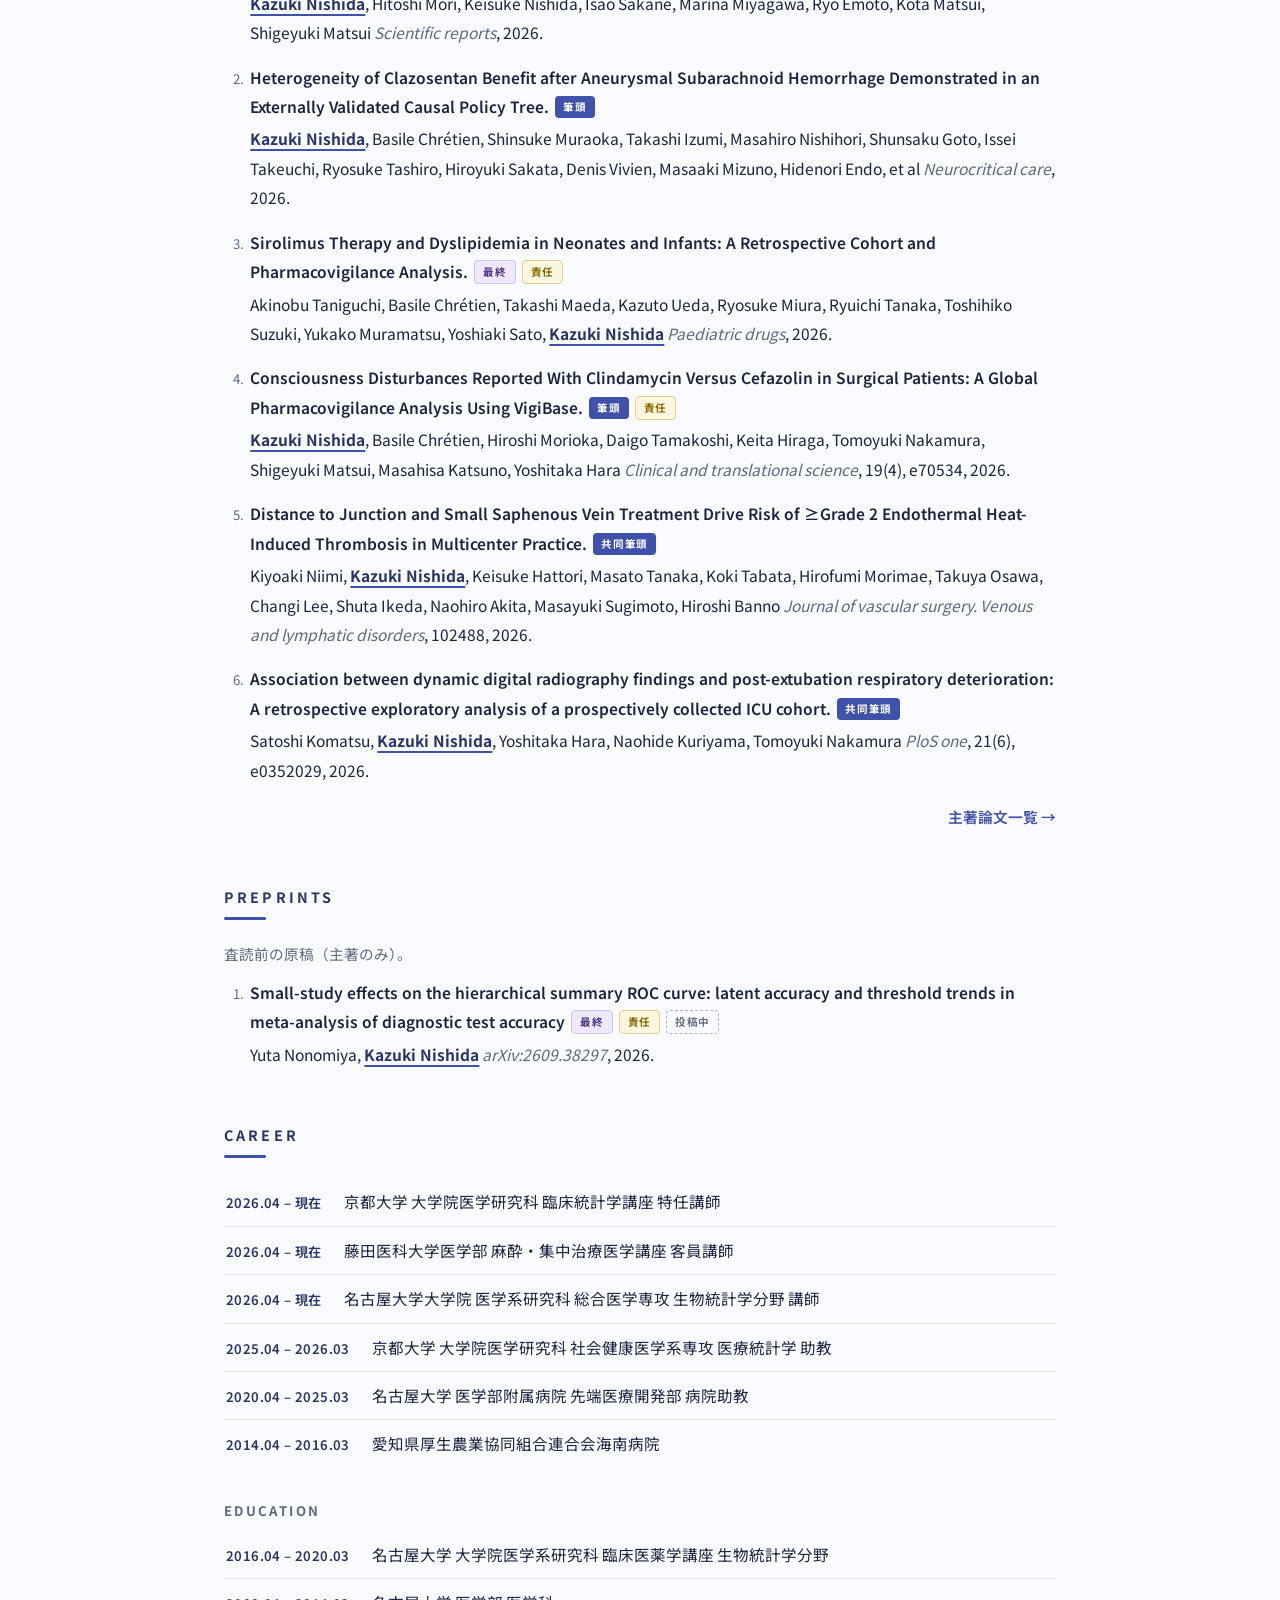
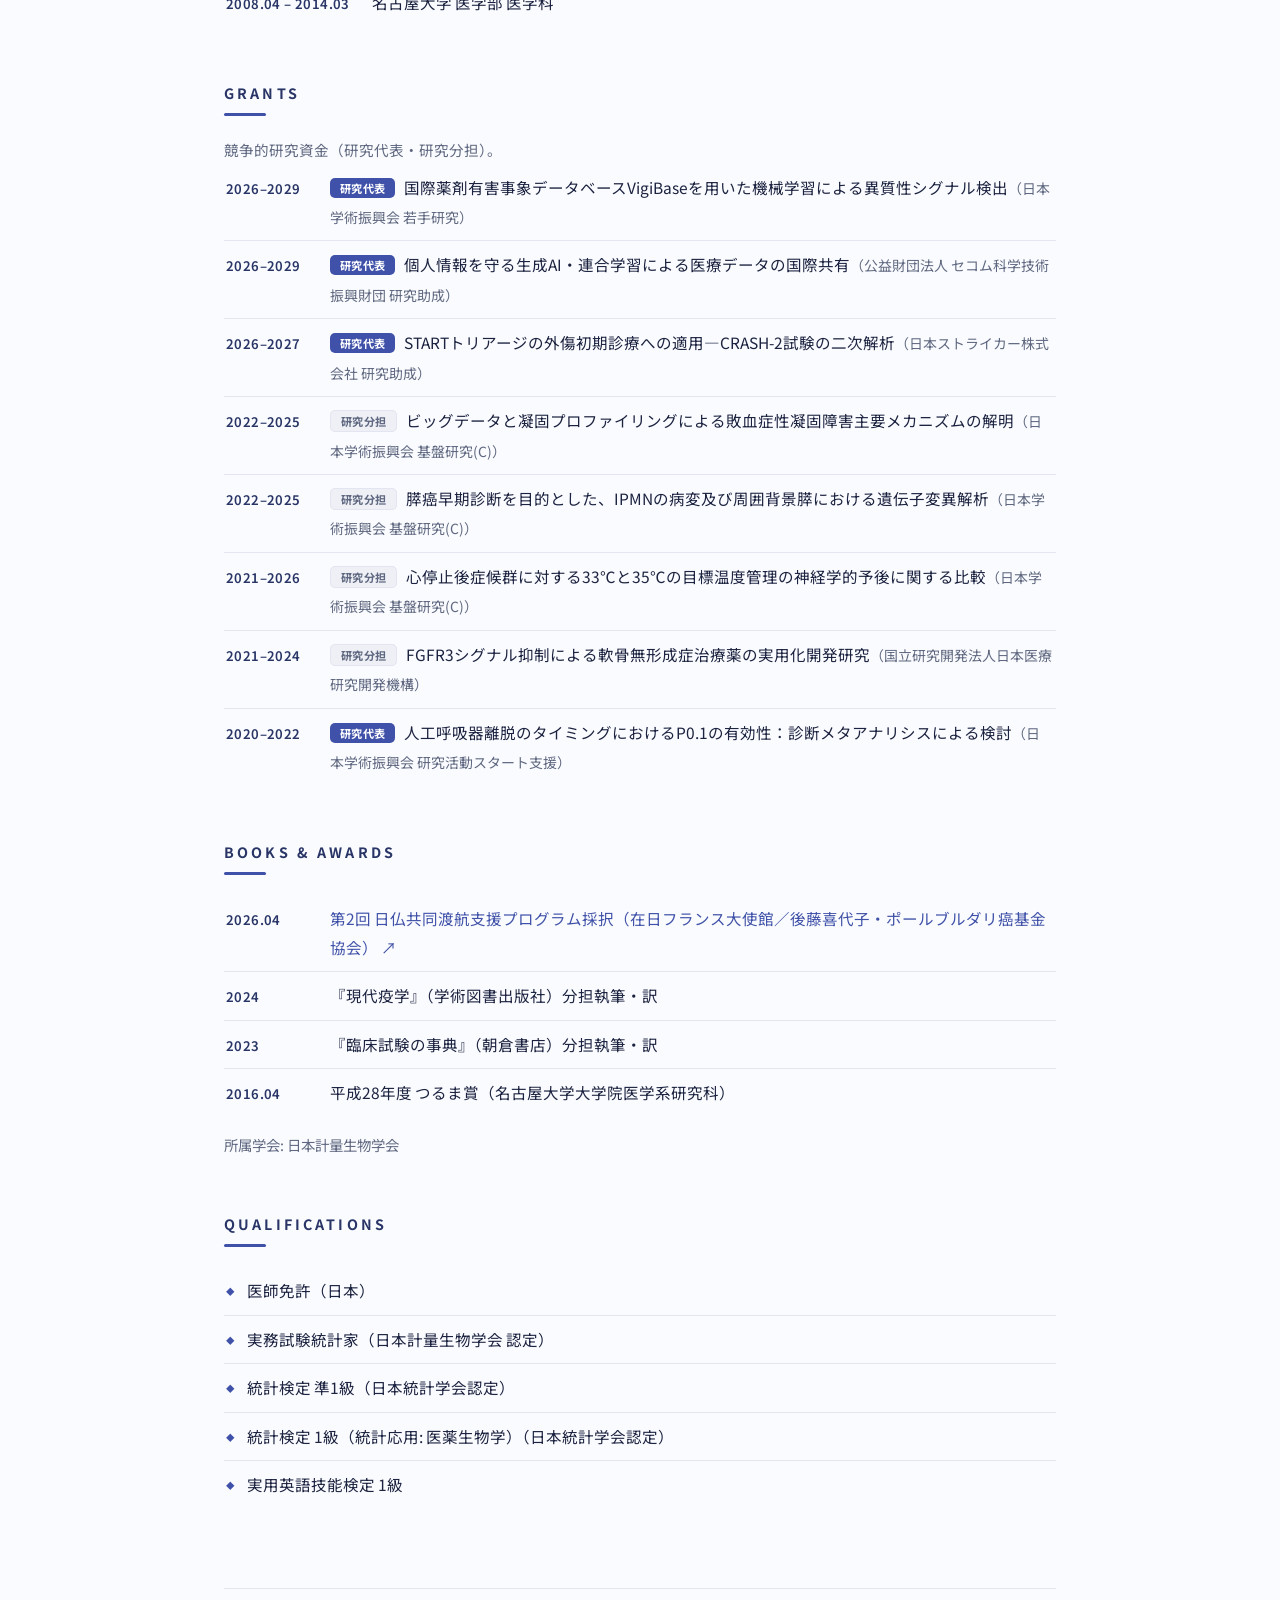
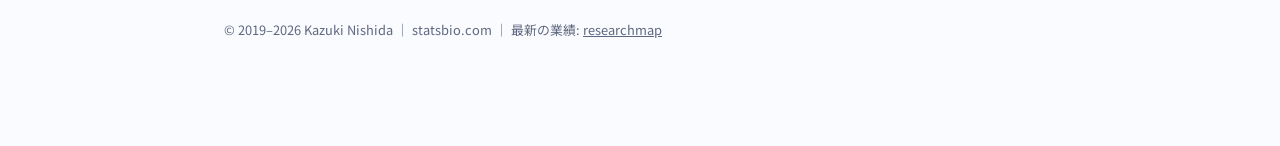
==== commit d4fb268a: "Career: Kyoto assistant professorship until 2026.03; publication count 112 -> 116 - Career (ja/en/fr" ====
--- a/index.html
+++ b/index.html
@@ -57,14 +57,14 @@
 
 <section id="selected">
   <h2>Selected Publications</h2>
-  <p class="pubnote">主著論文の抜粋。最新の全業績（共著含む・全112報）は <a href="https://researchmap.jp/kazuki-nishida" target="_blank" rel="noopener">researchmap</a> へ。</p>
+  <p class="pubnote">主著論文の抜粋。最新の全業績（共著含む・全116報）は <a href="https://researchmap.jp/kazuki-nishida" target="_blank" rel="noopener">researchmap</a> へ。</p>
   <ol class="pubs sel-list">
-<li><a class="t" href="https://researchmap.jp/kazuki-nishida/published_papers/54375426" target="_blank" rel="noopener">A higher START red-criteria count at emergency department arrival is associated with increased 28-day mortality in the CRASH-2 trial.</a><span class="rb first">筆頭</span><span class="rb corr">責任</span><span class="aline"><strong>Kazuki Nishida</strong>, Hitoshi Mori, Keisuke Nishida, Isao Sakane, Marina Miyagawa, Ryo Emoto, Kota Matsui, Shigeyuki Matsui <span class="j">Scientific reports</span>, 2026.</span></li>
-<li><a class="t" href="https://researchmap.jp/kazuki-nishida/published_papers/54204003" target="_blank" rel="noopener">Heterogeneity of Clazosentan Benefit after Aneurysmal Subarachnoid Hemorrhage Demonstrated in an Externally Validated Causal Policy Tree.</a><span class="rb first">筆頭</span><span class="aline"><strong>Kazuki Nishida</strong>, Basile Chrétien, Shinsuke Muraoka, Takashi Izumi, Masahiro Nishihori, Shunsaku Goto, Issei Takeuchi, Ryosuke Tashiro, Hiroyuki Sakata, Denis Vivien, Masaaki Mizuno, Hidenori Endo, et al <span class="j">Neurocritical care</span>, 2026.</span></li>
-<li><a class="t" href="https://researchmap.jp/kazuki-nishida/published_papers/54039979" target="_blank" rel="noopener">Sirolimus Therapy and Dyslipidemia in Neonates and Infants: A Retrospective Cohort and Pharmacovigilance Analysis.</a><span class="rb last">最終</span><span class="rb corr">責任</span><span class="aline">Akinobu Taniguchi, Basile Chrétien, Takashi Maeda, Kazuto Ueda, Ryosuke Miura, Ryuichi Tanaka, Toshihiko Suzuki, Yukako Muramatsu, Yoshiaki Sato, <strong>Kazuki Nishida</strong> <span class="j">Paediatric drugs</span>, 2026.</span></li>
-<li><a class="t" href="https://researchmap.jp/kazuki-nishida/published_papers/53319522" target="_blank" rel="noopener">Consciousness Disturbances Reported With Clindamycin Versus Cefazolin in Surgical Patients: A Global Pharmacovigilance Analysis Using VigiBase.</a><span class="rb first">筆頭</span><span class="rb corr">責任</span><span class="aline"><strong>Kazuki Nishida</strong>, Basile Chrétien, Hiroshi Morioka, Daigo Tamakoshi, Keita Hiraga, Tomoyuki Nakamura, Shigeyuki Matsui, Masahisa Katsuno, Yoshitaka Hara <span class="j">Clinical and translational science</span>, 19(4), e70534, 2026.</span></li>
-<li><a class="t" href="https://researchmap.jp/kazuki-nishida/published_papers/53044819" target="_blank" rel="noopener">Distance to Junction and Small Saphenous Vein Treatment Drive Risk of ≥Grade 2 Endothermal Heat-Induced Thrombosis in Multicenter Practice.</a><span class="rb first">共同筆頭</span><span class="aline">Kiyoaki Niimi, <strong>Kazuki Nishida</strong>, Keisuke Hattori, Masato Tanaka, Koki Tabata, Hirofumi Morimae, Takuya Osawa, Changi Lee, Shuta Ikeda, Naohiro Akita, Masayuki Sugimoto, Hiroshi Banno <span class="j">Journal of vascular surgery. Venous and lymphatic disorders</span>, 102488, 2026.</span></li>
-<li><a class="t" href="https://researchmap.jp/kazuki-nishida/published_papers/54223745" target="_blank" rel="noopener">Association between dynamic digital radiography findings and post-extubation respiratory deterioration: A retrospective exploratory analysis of a prospectively collected ICU cohort.</a><span class="rb first">共同筆頭</span><span class="aline">Satoshi Komatsu, <strong>Kazuki Nishida</strong>, Yoshitaka Hara, Naohide Kuriyama, Tomoyuki Nakamura <span class="j">PloS one</span>, 21(6), e0352029, 2026.</span></li>
+<li><a class="t" href="https://doi.org/10.1038/s41598-026-62050-z" target="_blank" rel="noopener">A higher START red-criteria count at emergency department arrival is associated with increased 28-day mortality in the CRASH-2 trial.</a><span class="rb first">筆頭</span><span class="rb corr">責任</span><span class="aline"><strong>Kazuki Nishida</strong>, Hitoshi Mori, Keisuke Nishida, Isao Sakane, Marina Miyagawa, Ryo Emoto, Kota Matsui, Shigeyuki Matsui <span class="j">Scientific reports</span>, 2026.</span></li>
+<li><a class="t" href="https://doi.org/10.1007/s12028-026-02573-5" target="_blank" rel="noopener">Heterogeneity of Clazosentan Benefit after Aneurysmal Subarachnoid Hemorrhage Demonstrated in an Externally Validated Causal Policy Tree.</a><span class="rb first">筆頭</span><span class="aline"><strong>Kazuki Nishida</strong>, Basile Chrétien, Shinsuke Muraoka, Takashi Izumi, Masahiro Nishihori, Shunsaku Goto, Issei Takeuchi, Ryosuke Tashiro, Hiroyuki Sakata, Denis Vivien, Masaaki Mizuno, Hidenori Endo, et al <span class="j">Neurocritical care</span>, 2026.</span></li>
+<li><a class="t" href="https://doi.org/10.1007/s40272-026-00754-5" target="_blank" rel="noopener">Sirolimus Therapy and Dyslipidemia in Neonates and Infants: A Retrospective Cohort and Pharmacovigilance Analysis.</a><span class="rb last">最終</span><span class="rb corr">責任</span><span class="aline">Akinobu Taniguchi, Basile Chrétien, Takashi Maeda, Kazuto Ueda, Ryosuke Miura, Ryuichi Tanaka, Toshihiko Suzuki, Yukako Muramatsu, Yoshiaki Sato, <strong>Kazuki Nishida</strong> <span class="j">Paediatric drugs</span>, 2026.</span></li>
+<li><a class="t" href="https://doi.org/10.1111/cts.70534" target="_blank" rel="noopener">Consciousness Disturbances Reported With Clindamycin Versus Cefazolin in Surgical Patients: A Global Pharmacovigilance Analysis Using VigiBase.</a><span class="rb first">筆頭</span><span class="rb corr">責任</span><span class="aline"><strong>Kazuki Nishida</strong>, Basile Chrétien, Hiroshi Morioka, Daigo Tamakoshi, Keita Hiraga, Tomoyuki Nakamura, Shigeyuki Matsui, Masahisa Katsuno, Yoshitaka Hara <span class="j">Clinical and translational science</span>, 19(4), e70534, 2026.</span></li>
+<li><a class="t" href="https://doi.org/10.1016/j.jvsv.2026.102488" target="_blank" rel="noopener">Distance to Junction and Small Saphenous Vein Treatment Drive Risk of ≥Grade 2 Endothermal Heat-Induced Thrombosis in Multicenter Practice.</a><span class="rb first">共同筆頭</span><span class="aline">Kiyoaki Niimi, <strong>Kazuki Nishida</strong>, Keisuke Hattori, Masato Tanaka, Koki Tabata, Hirofumi Morimae, Takuya Osawa, Changi Lee, Shuta Ikeda, Naohiro Akita, Masayuki Sugimoto, Hiroshi Banno <span class="j">Journal of vascular surgery. Venous and lymphatic disorders</span>, 102488, 2026.</span></li>
+<li><a class="t" href="https://doi.org/10.1371/journal.pone.0352029" target="_blank" rel="noopener">Association between dynamic digital radiography findings and post-extubation respiratory deterioration: A retrospective exploratory analysis of a prospectively collected ICU cohort.</a><span class="rb first">共同筆頭</span><span class="aline">Satoshi Komatsu, <strong>Kazuki Nishida</strong>, Yoshitaka Hara, Naohide Kuriyama, Tomoyuki Nakamura <span class="j">PloS one</span>, 21(6), e0352029, 2026.</span></li>
   </ol>
   <p class="more"><a href="publications.html">主著論文一覧 →</a></p>
 </section>
@@ -83,7 +83,7 @@
 <li><span class="when">2026.04 – 現在</span><span>京都大学 大学院医学研究科 臨床統計学講座 特任講師</span></li>
 <li><span class="when">2026.04 – 現在</span><span>藤田医科大学医学部 麻酔・集中治療医学講座 客員講師</span></li>
 <li><span class="when">2026.04 – 現在</span><span>名古屋大学大学院 医学系研究科 総合医学専攻 生物統計学分野 講師</span></li>
-<li><span class="when">2025.04 – 現在</span><span>京都大学 大学院医学研究科 社会健康医学系専攻 医療統計学 助教</span></li>
+<li><span class="when">2025.04 – 2026.03</span><span>京都大学 大学院医学研究科 社会健康医学系専攻 医療統計学 助教</span></li>
 <li><span class="when">2020.04 – 2025.03</span><span>名古屋大学 医学部附属病院 先端医療開発部 病院助教</span></li>
 <li><span class="when">2014.04 – 2016.03</span><span>愛知県厚生農業協同組合連合会海南病院</span></li>
   </ul>
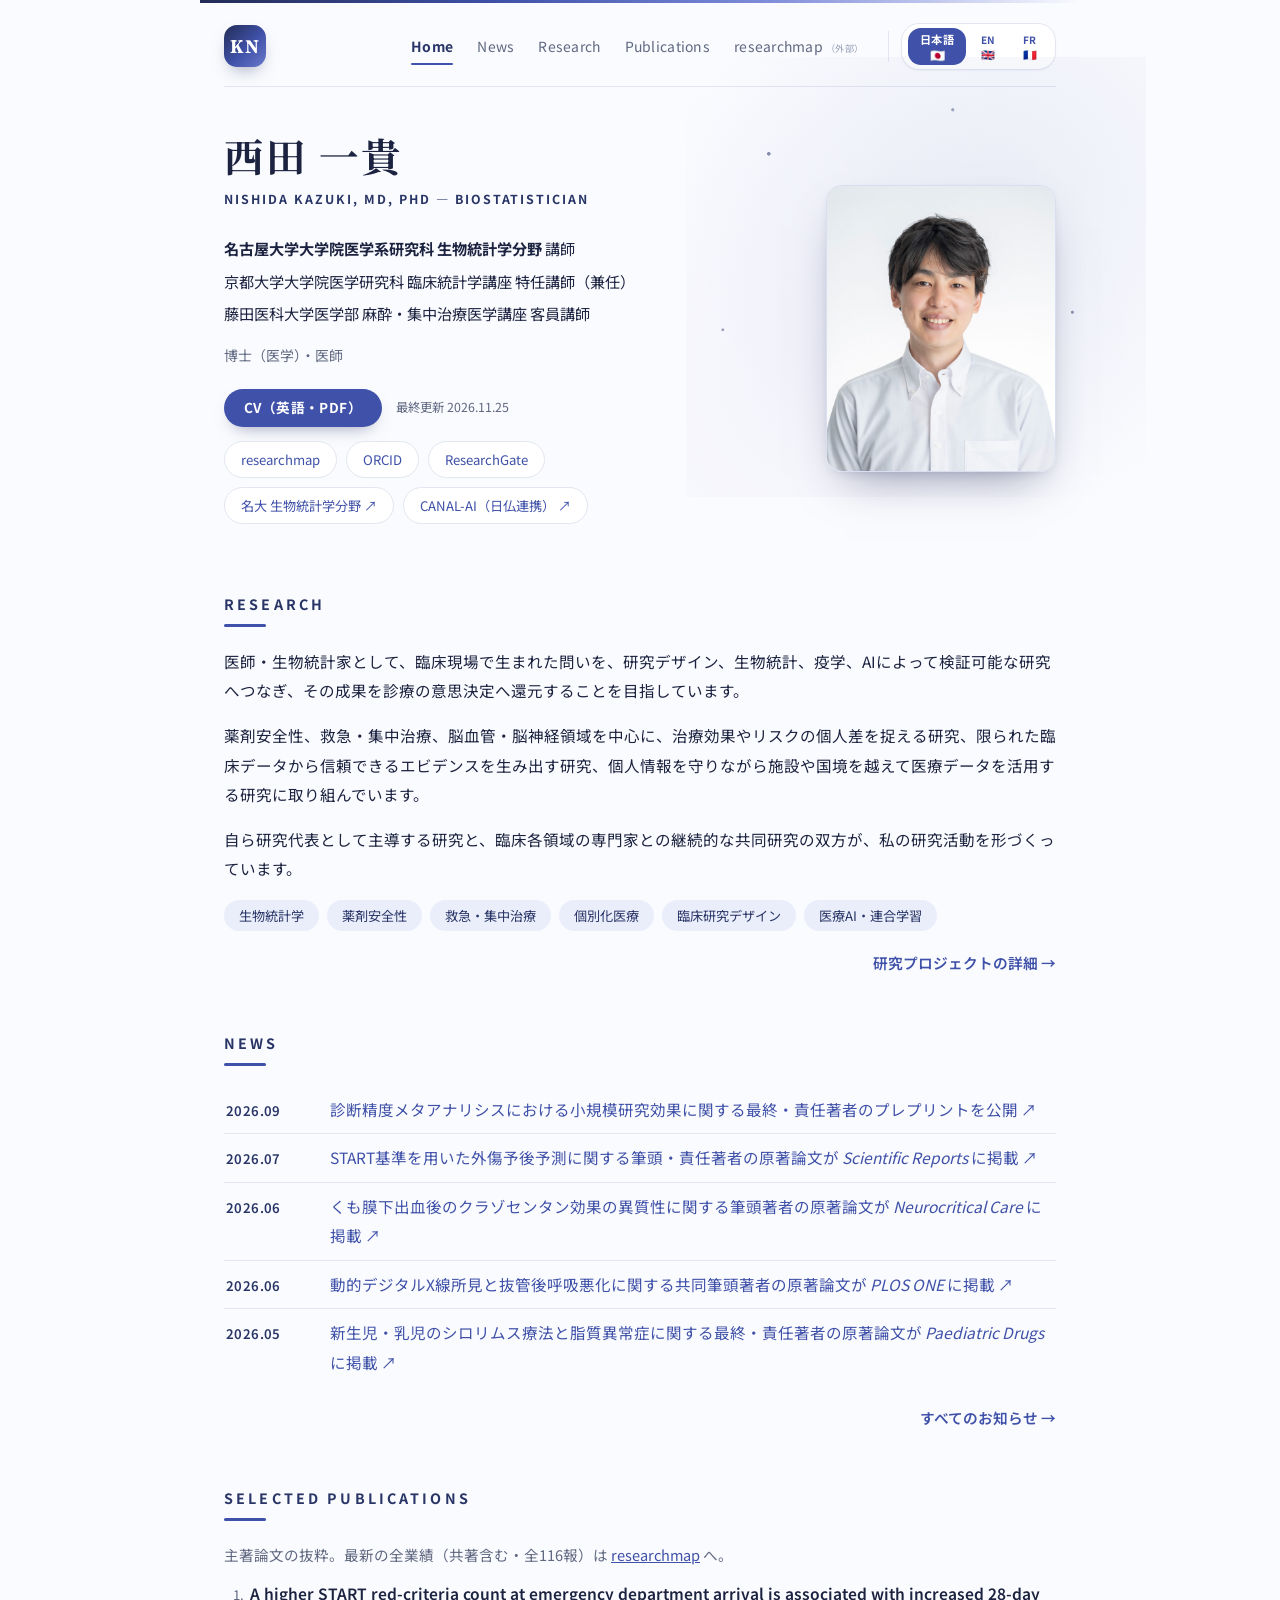
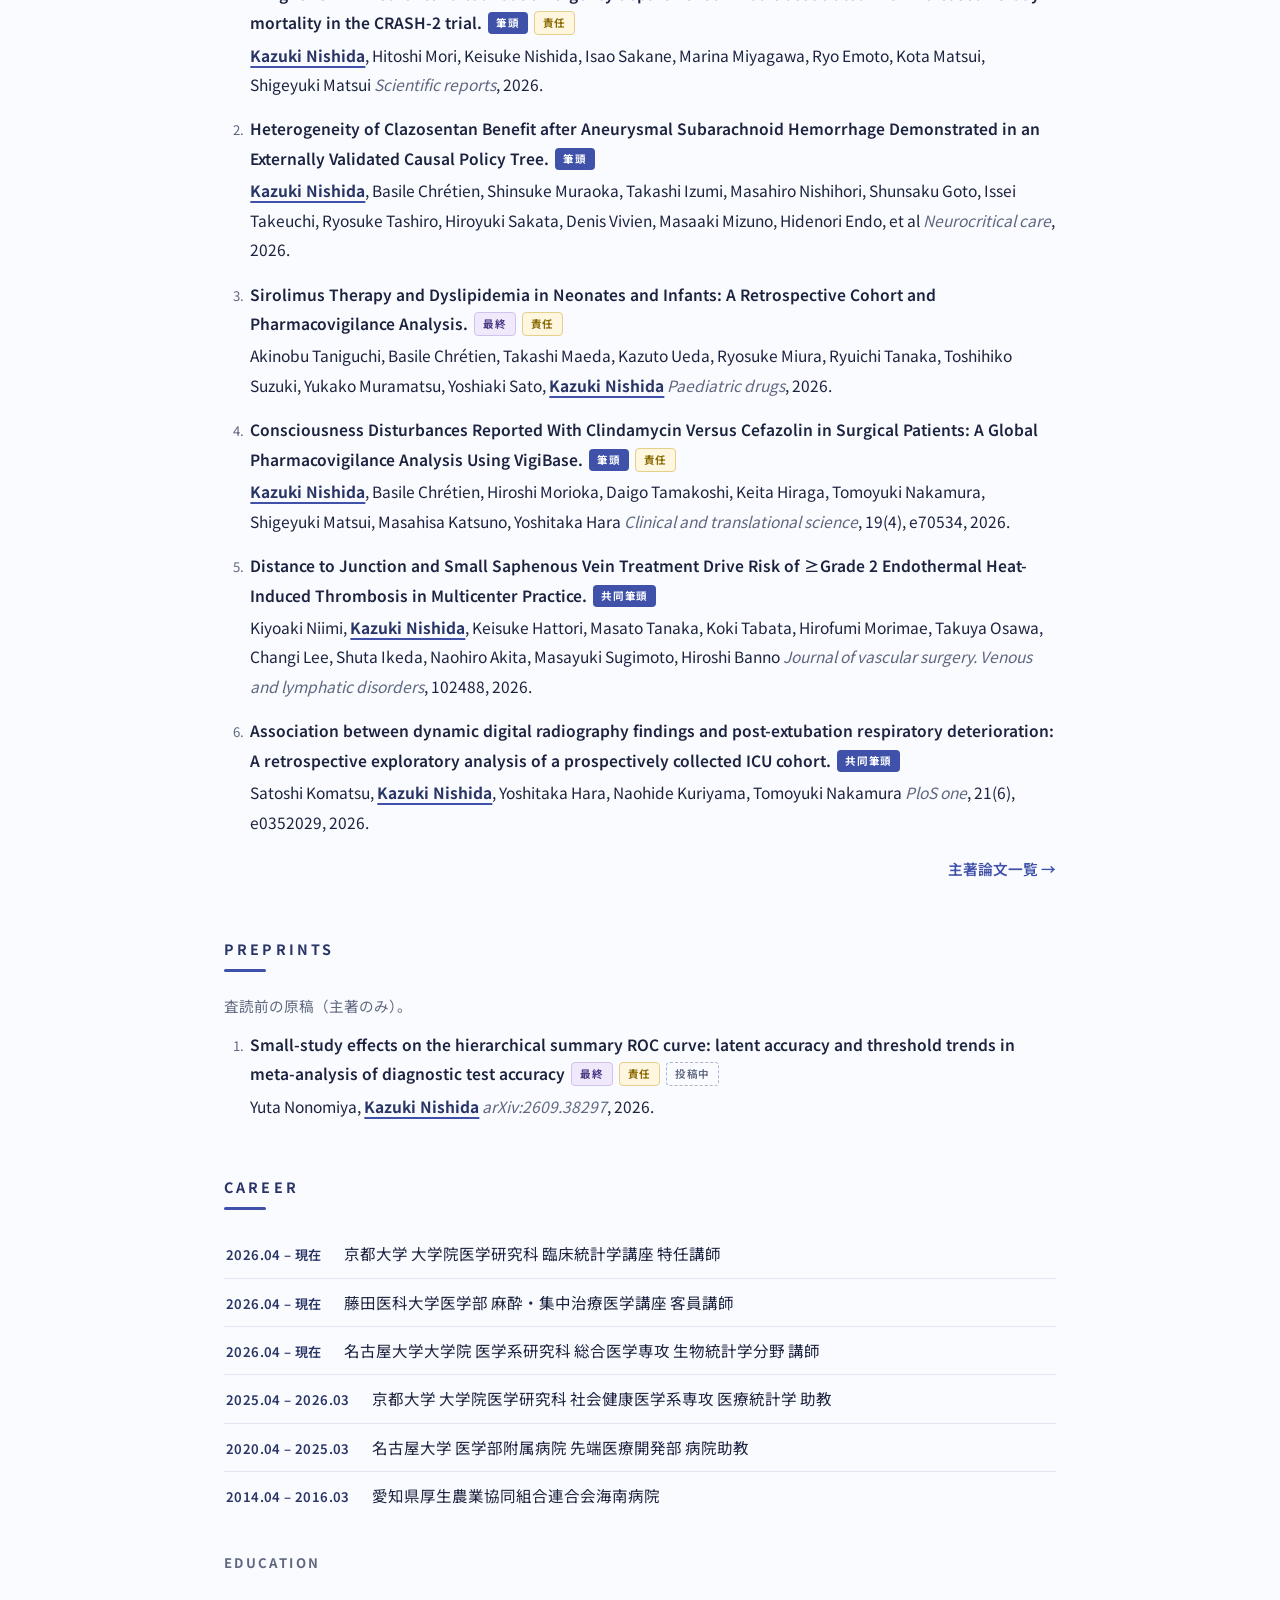
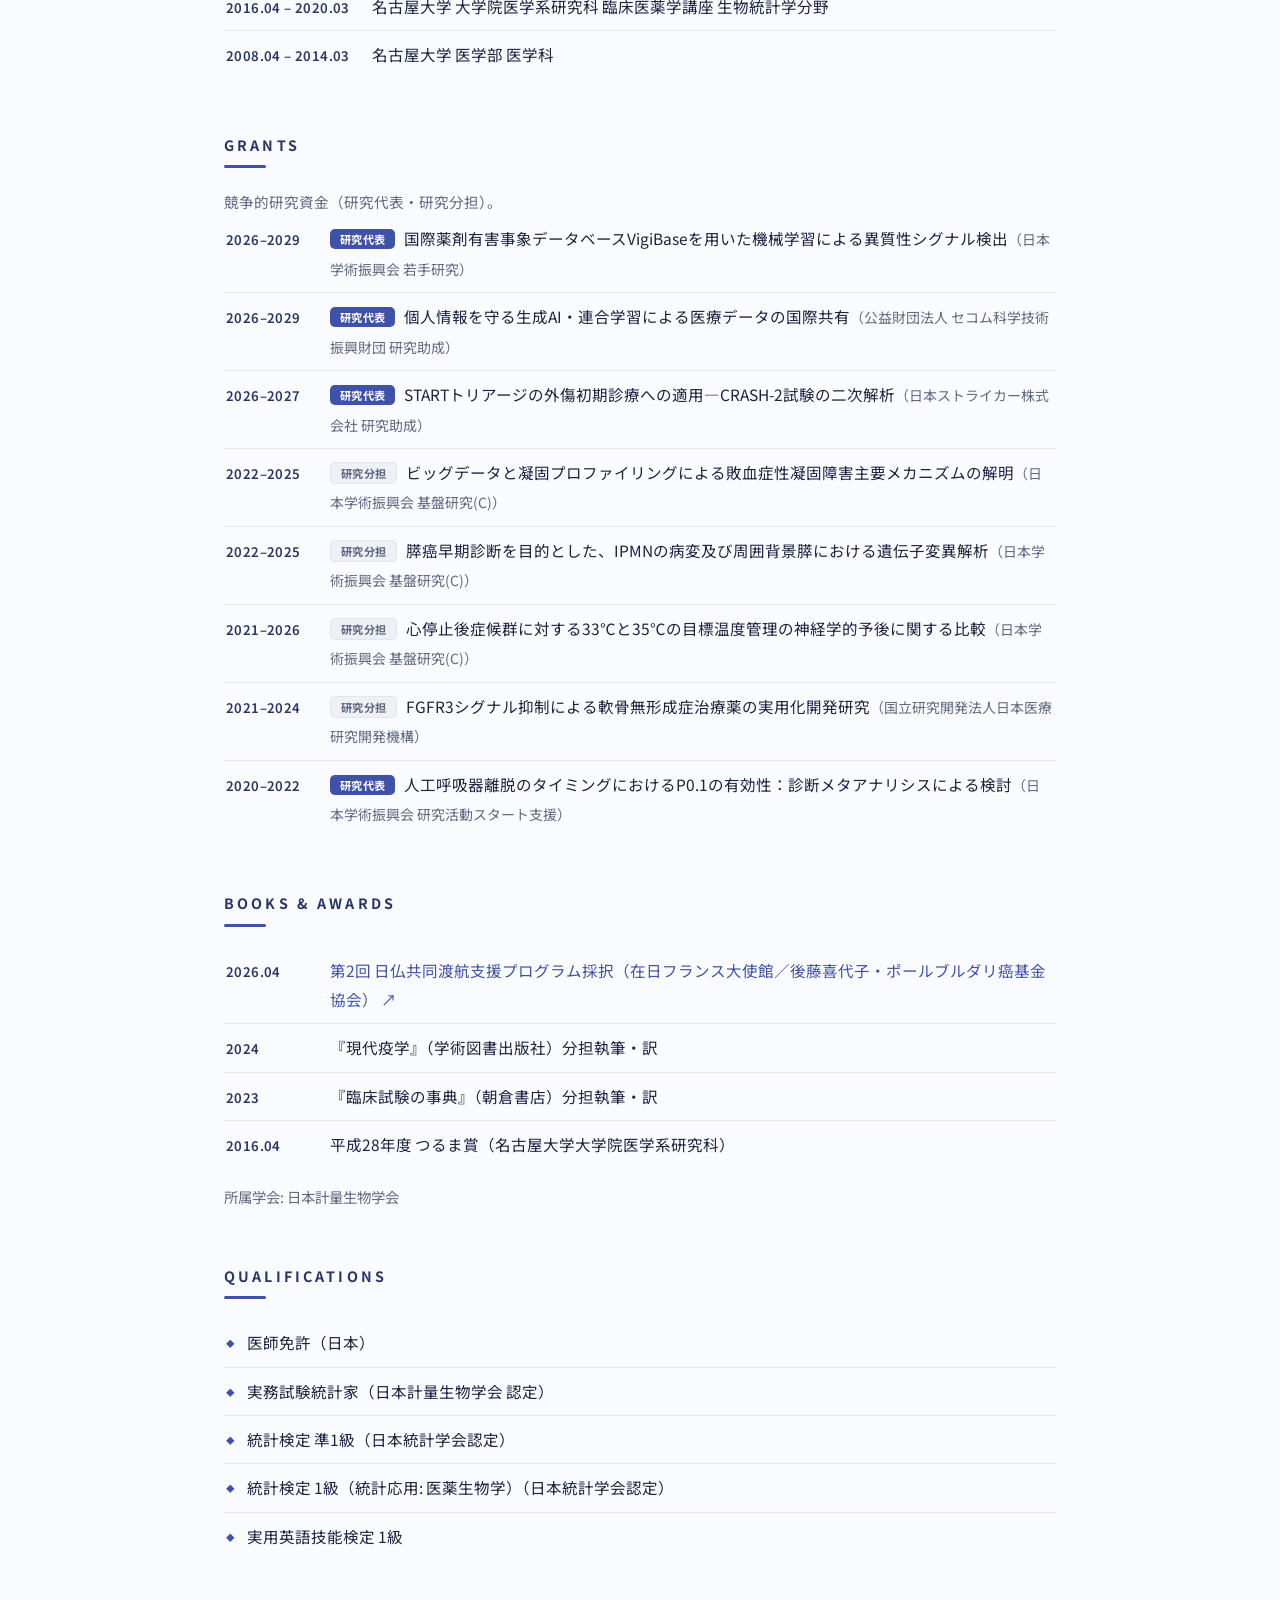
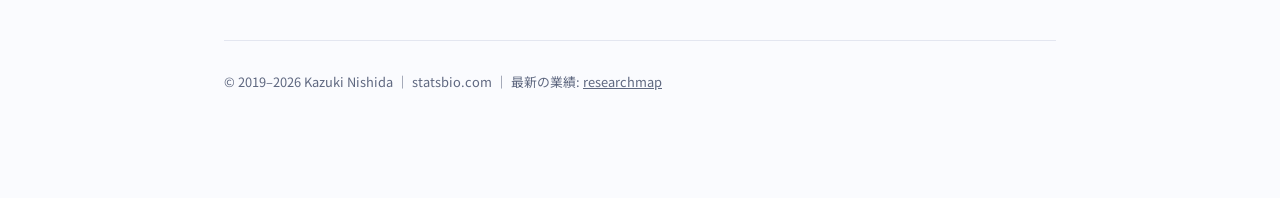
==== commit 119d97f8: "Add CV page and PDF (built from cv/cv.yaml + researchmap); CV button on the top pages - cv/: generat" ====
--- a/index.html
+++ b/index.html
@@ -28,6 +28,7 @@
 <li>藤田医科大学医学部 麻酔・集中治療医学講座 客員講師</li>
     </ul>
     <p class="degree">博士（医学）・医師</p>
+    <p class="cvline"><a class="cvbtn" href="cv/Kazuki_Nishida_CV.pdf">CV（英語・PDF）</a><span class="cvmeta">最終更新 <!--cv-updated-->2026.11.25<!--/cv-updated--></span></p>
     <ul class="linkchips"><li><a href="https://researchmap.jp/kazuki-nishida" target="_blank" rel="noopener">researchmap</a></li><li><a href="https://orcid.org/0000-0003-0367-8557" target="_blank" rel="noopener">ORCID</a></li><li><a href="https://www.researchgate.net/profile/Kazuki-Nishida-4" target="_blank" rel="noopener">ResearchGate</a></li></ul>
     <ul class="linkchips"><li><a href="https://nagoya-biostat.jp/" target="_blank" rel="noopener">名大 生物統計学分野 ↗</a></li><li><a href="https://canal-ai.org/" target="_blank" rel="noopener">CANAL-AI（日仏連携） ↗</a></li></ul>
   </div>
--- a/style.css
+++ b/style.css
@@ -582,3 +582,14 @@
 
 /* preprint status badge: muted & dashed = not yet peer-reviewed (2026-10) */
 .rb.pre{background:transparent;color:var(--sub);border:1px dashed #aeb5c9;font-weight:600}
+
+/* CV button in the hero (2026-11). The date inside <!--cv-updated--> is rewritten by cv/build_cv.py */
+.cvline{display:flex;flex-wrap:wrap;align-items:center;gap:6px 14px;margin:0 0 14px}
+.cvbtn{
+  display:inline-block;background:var(--accent);color:#fff;text-decoration:none;
+  border-radius:999px;padding:6px 20px;font-size:.88em;font-weight:700;letter-spacing:.03em;
+  box-shadow:0 8px 18px -10px rgba(40,53,102,.6);transition:.15s;
+}
+.cvbtn:hover{background:var(--accent-dark)}
+.cvmeta{color:var(--sub);font-size:.8em;font-variant-numeric:tabular-nums}
+@media print{.cvline{display:none}}
